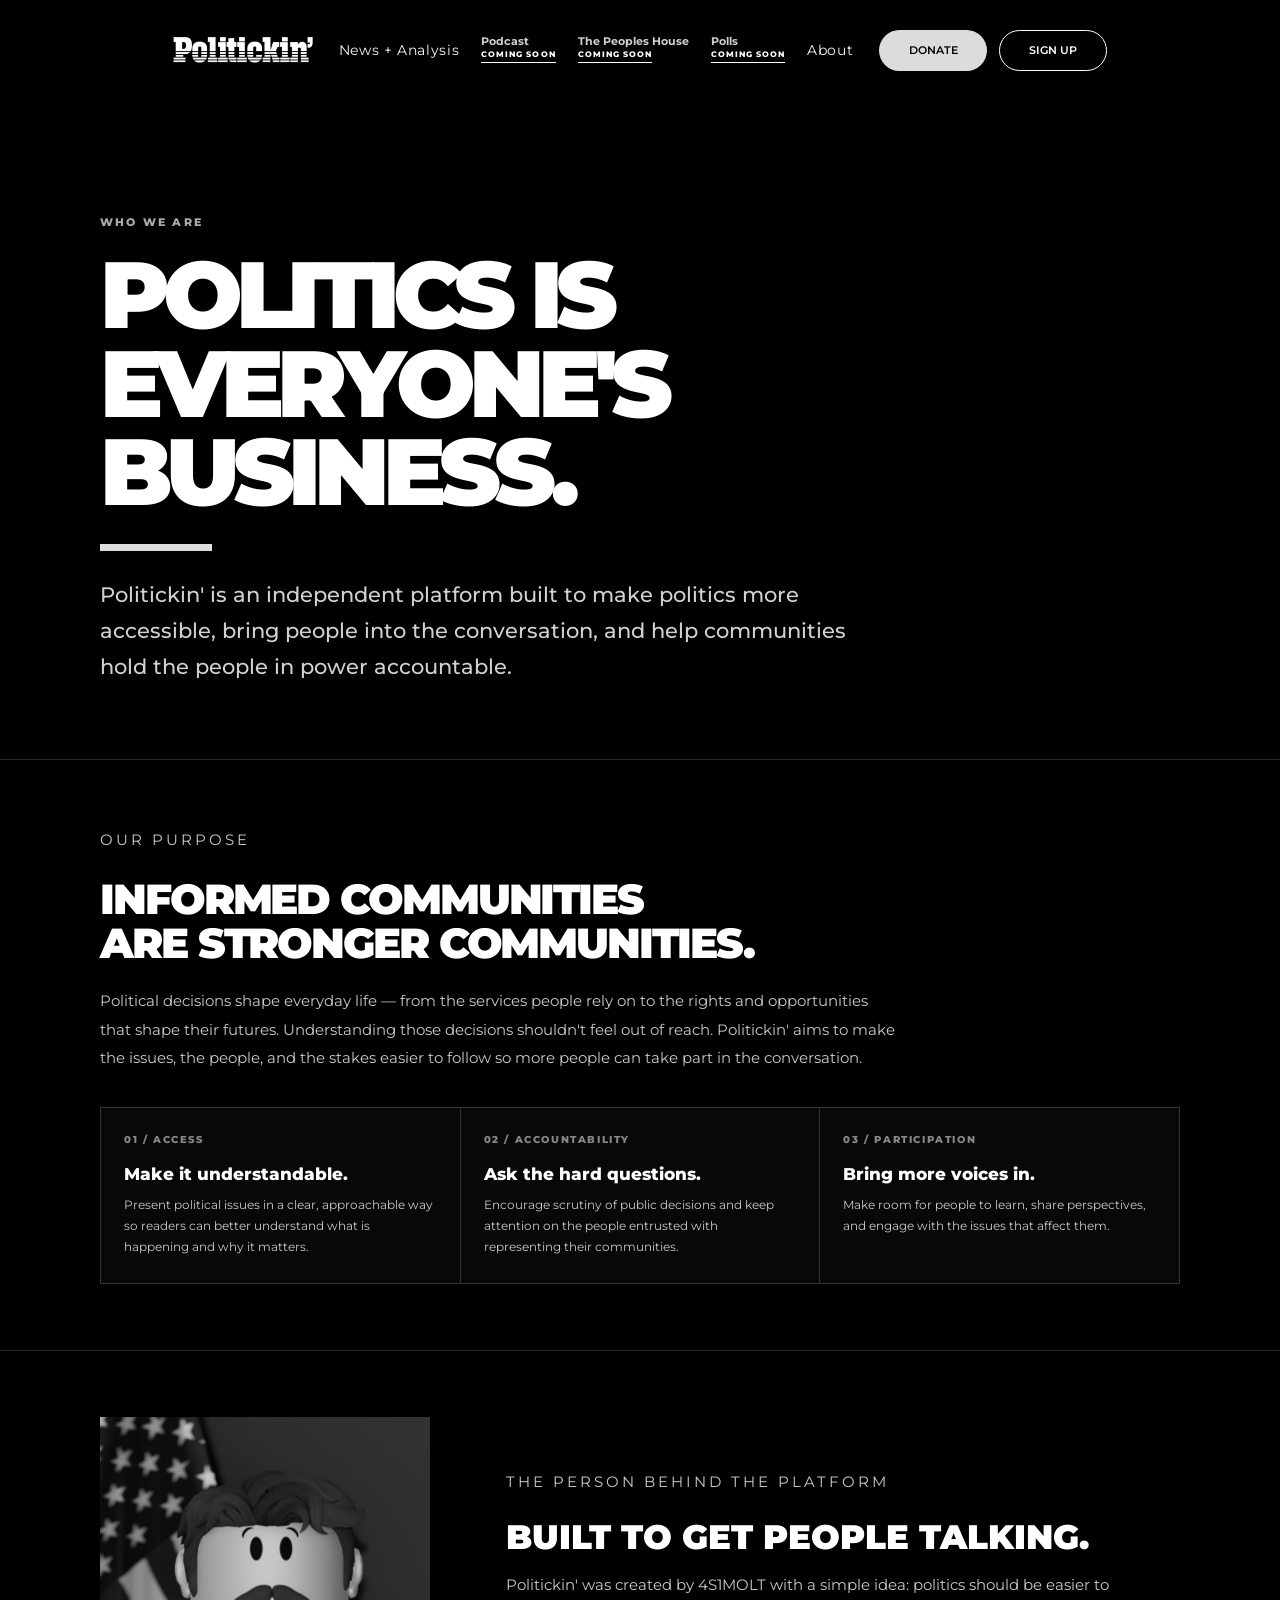
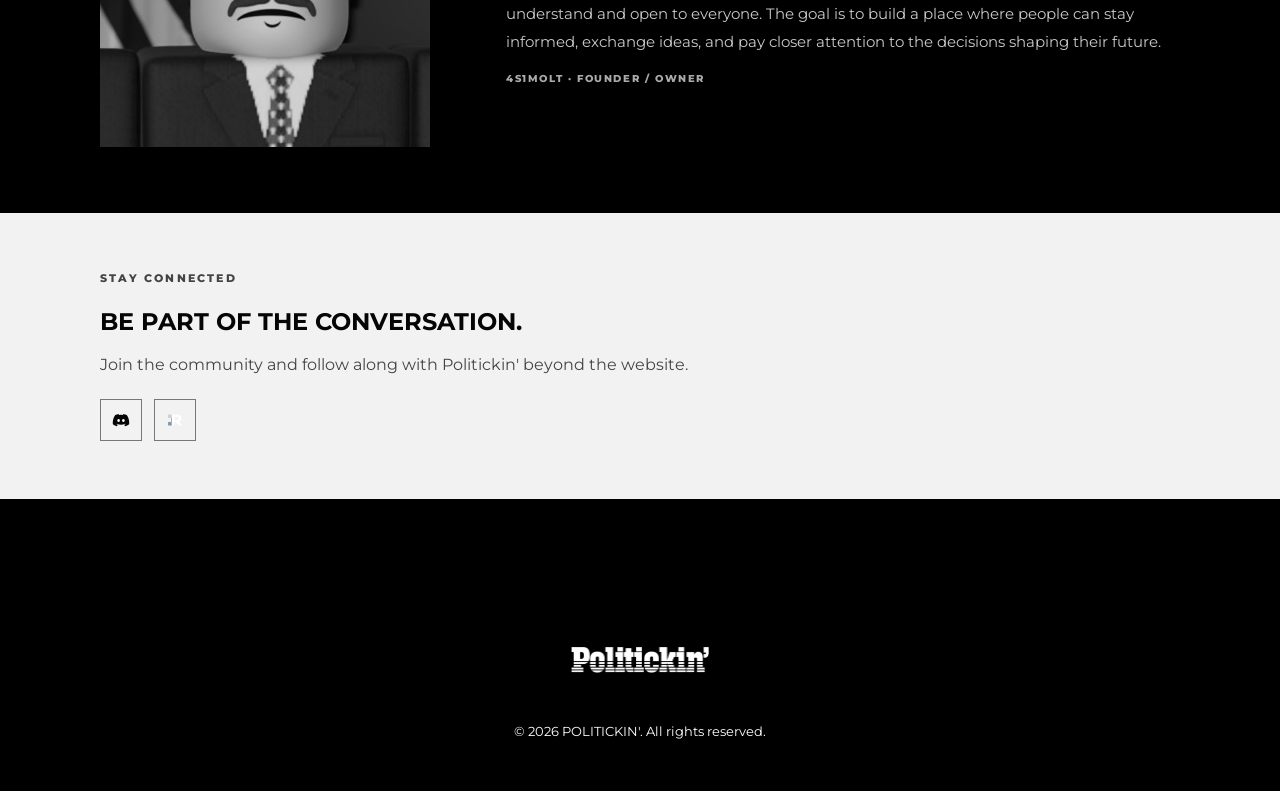
==== about.html @ 4ff82354 "Create standalone About page" ====
<!doctype html>
<html lang="en">
<head>
  <meta charset="utf-8" />
  <meta name="viewport" content="width=device-width, initial-scale=1" />
  <meta name="theme-color" content="#050505" />
  <meta name="description" content="Learn about Politickin', our mission, and the people behind the platform." />
  <title>About | Politickin'</title>
  <link rel="preconnect" href="https://fonts.googleapis.com" />
  <link rel="preconnect" href="https://fonts.gstatic.com" crossorigin />
  <link href="https://fonts.googleapis.com/css2?family=Montserrat:wght@400;500;600;700;800;900&display=swap" rel="stylesheet" />
  <link rel="stylesheet" href="./styles.css" />
  <style>
    .about-page{background:#000;color:#fff}
    .about-hero{padding:clamp(64px,9vw,124px) 28px 54px;background:#000}
    .about-inner{width:min(1080px,calc(100% - 44px));margin:0 auto}
    .about-kicker{font:800 11px 'Montserrat',sans-serif;letter-spacing:.2em;color:#aaa;margin:0 0 22px}
    .about-hero h1{max-width:950px;margin:0;color:#fff;font:900 clamp(46px,8vw,94px)/.94 'Montserrat',sans-serif;letter-spacing:-.075em}
    .about-rule{width:7em;height:7px;background:#ddd;margin:28px 0 26px}
    .about-lede{max-width:760px;color:#d1d1d1;font:500 clamp(17px,2vw,21px)/1.7 'Montserrat',sans-serif}
    .about-section{padding:66px 0;border-top:1px solid #292929}
    .about-section h2{margin:0 0 22px;font:900 clamp(27px,4vw,42px)/1.05 'Montserrat',sans-serif;letter-spacing:-.05em}
    .about-section p{max-width:800px;color:#c9c9c9;font:400 15px/1.9 'Montserrat',sans-serif}
    .about-values{display:grid;grid-template-columns:repeat(3,minmax(0,1fr));gap:1px;background:#333;border:1px solid #333;margin-top:34px}
    .about-value{background:#080808;padding:25px 23px;min-height:175px}
    .about-value span{display:block;color:#888;font:800 10px 'Montserrat',sans-serif;letter-spacing:.16em;margin-bottom:18px}
    .about-value h3{margin:0 0 10px;font:800 17px 'Montserrat',sans-serif}
    .about-value p{font-size:12px;line-height:1.75;margin:0}
    .about-founder{display:grid;grid-template-columns:minmax(220px,330px) 1fr;gap:clamp(28px,6vw,76px);align-items:center}
    .about-founder img{width:100%;height:330px;object-fit:cover;object-position:center 30%;filter:grayscale(1)}
    .about-founder .founder-label{font:800 10px 'Montserrat',sans-serif;letter-spacing:.16em;color:#aaa}
    .about-founder h3{font:900 clamp(25px,3vw,34px)/1.1 'Montserrat',sans-serif;margin:10px 0}
    .about-connect{background:#f2f2f2;color:#050505;padding:58px 0}
    .about-connect h2{color:#050505}
    .about-connect p{color:#444}
    .nav-social{display:flex;align-items:center;gap:12px;margin-top:25px}
    .nav-social a{width:42px;height:42px;display:grid;place-items:center;border:1px solid #777;color:#050505;text-decoration:none;transition:background .2s,color .2s,border-color .2s}
    .nav-social a:hover{background:#050505;color:#fff;border-color:#050505}
    .nav-social img{width:18px;height:18px;object-fit:contain;display:block}
    @media(max-width:700px){.about-values{grid-template-columns:1fr}.about-value{min-height:0}.about-founder{grid-template-columns:1fr}.about-founder img{max-width:330px;height:300px}.about-hero{padding-top:58px}}
  </style>
</head>
<body class="about-page">
<header class="site-header">
  <a class="wordmark" href="./index.html" aria-label="Politickin home"><img class="header-logo" src="./Politickin%27%20WHITE.png" alt="Politickin’" /></a>
  <button class="menu-toggle" aria-label="Open navigation" aria-expanded="false"><span></span><span></span><span></span></button>
  <nav class="main-nav" aria-label="Main navigation">
    <div class="nav-dropdown"><a class="nav-link" href="./news-analysis.html" aria-haspopup="true" aria-expanded="false">News + Analysis</a><div class="nav-dropdown-menu"><a href="./submit-op-ed.html">Submit an Op-Ed</a></div></div>
    <span class="nav-link nav-coming-soon"><span class="nav-coming-title">Podcast</span><span class="nav-coming-label">COMING SOON</span></span>
    <span class="nav-link nav-coming-soon"><span class="nav-coming-title">The Peoples House</span><span class="nav-coming-label">COMING SOON</span></span>
    <span class="nav-link nav-coming-soon"><span class="nav-coming-title">Polls</span><span class="nav-coming-label">COMING SOON</span></span>
    <a class="nav-link is-active" href="./about.html" aria-current="page">About</a>
  </nav>
  <div class="header-actions"><a class="btn btn-light btn-small" href="./index.html#support">DONATE</a><a class="btn btn-outline btn-small" href="./writer-portal.html">SIGN UP</a></div>
</header>
<main>
  <section class="about-hero">
    <div class="about-inner">
      <p class="about-kicker">WHO WE ARE</p>
      <h1>POLITICS IS<br/>EVERYONE'S BUSINESS.</h1>
      <div class="about-rule" aria-hidden="true"></div>
      <p class="about-lede">Politickin' is an independent platform built to make politics more accessible, bring people into the conversation, and help communities hold the people in power accountable.</p>
    </div>
  </section>
  <section class="about-section">
    <div class="about-inner">
      <p class="about-kicker">OUR PURPOSE</p>
      <h2>INFORMED COMMUNITIES<br/>ARE STRONGER COMMUNITIES.</h2>
      <p>Political decisions shape everyday life — from the services people rely on to the rights and opportunities that shape their futures. Understanding those decisions shouldn't feel out of reach. Politickin' aims to make the issues, the people, and the stakes easier to follow so more people can take part in the conversation.</p>
      <div class="about-values">
        <article class="about-value"><span>01 / ACCESS</span><h3>Make it understandable.</h3><p>Present political issues in a clear, approachable way so readers can better understand what is happening and why it matters.</p></article>
        <article class="about-value"><span>02 / ACCOUNTABILITY</span><h3>Ask the hard questions.</h3><p>Encourage scrutiny of public decisions and keep attention on the people entrusted with representing their communities.</p></article>
        <article class="about-value"><span>03 / PARTICIPATION</span><h3>Bring more voices in.</h3><p>Make room for people to learn, share perspectives, and engage with the issues that affect them.</p></article>
      </div>
    </div>
  </section>
  <section class="about-section">
    <div class="about-inner about-founder">
      <img src="./0H8kqzoh_400x400.jpg" alt="Portrait of Politickin' founder 4S1MOLT" />
      <div>
        <p class="about-kicker">THE PERSON BEHIND THE PLATFORM</p>
        <h3>BUILT TO GET PEOPLE TALKING.</h3>
        <p>Politickin' was created by 4S1MOLT with a simple idea: politics should be easier to understand and open to everyone. The goal is to build a place where people can stay informed, exchange ideas, and pay closer attention to the decisions shaping their future.</p>
        <p class="founder-label">4S1MOLT · FOUNDER / OWNER</p>
      </div>
    </div>
  </section>
  <section class="about-connect">
    <div class="about-inner">
      <p class="about-kicker">STAY CONNECTED</p>
      <h2>BE PART OF THE CONVERSATION.</h2>
      <p>Join the community and follow along with Politickin' beyond the website.</p>
      <div class="nav-social" aria-label="Social links">
        <a href="https://discord.gg/9B9HCPXgNg" aria-label="Discord" target="_blank" rel="noopener noreferrer">
          <svg viewBox="0 0 24 24" width="18" height="18" fill="currentColor" aria-hidden="true"><path d="M19.7 5.3A18.5 18.5 0 0 0 15.2 4l-.6 1.2a17 17 0 0 0-5.2 0L8.8 4a18.5 18.5 0 0 0-4.5 1.3C1.5 9.5.7 13.6 1.1 17.6a18.2 18.2 0 0 0 5.5 2.8l1.2-2a11.8 11.8 0 0 1-1.9-.9l.5-.4a13.2 13.2 0 0 0 11.2 0l.5.4a11.8 11.8 0 0 1-1.9.9l1.2 2a18.2 18.2 0 0 0 5.5-2.8c.5-4.6-.8-8.7-3.2-12.3ZM8.8 14.8c-1 0-1.8-.9-1.8-2s.8-2 1.8-2 1.8.9 1.8 2-.8 2-1.8 2Zm6.4 0c-1 0-1.8-.9-1.8-2s.8-2 1.8-2 1.8.9 1.8 2-.8 2-1.8 2Z"/></svg>
        </a>
        <a href="https://republicrx.app/@AmentAmour" aria-label="RepublicRx" target="_blank" rel="noopener noreferrer"><img src="./REPUBLIC%20LOGO.png" alt=""/></a>
      </div>
    </div>
  </section>
</main>
<footer class="site-footer politickin-footer">
  <div class="footer-centered">
    <a class="footer-logo" href="./index.html" aria-label="Politickin' home"><img src="./Politickin%27%20WHITE.png" alt="Politickin'"/></a>
    <div class="footer-legal"><p>© 2026 POLITICKIN'. All rights reserved.</p></div>
  </div>
</footer>
<div class="toast" role="status" aria-live="polite"></div>
<script src="./script.js"></script>
</body>
</html>
---- styles.css ----
:root{--black:#050505;--white:#fff;--muted:#a5a5a5;--line:#303030;--panel:#171717;--accent:#dcdcdc;--font:'DM Sans',system-ui,sans-serif;--display:'Space Grotesk','DM Sans',sans-serif}*{box-sizing:border-box}html{scroll-behavior:smooth;scroll-padding-top:90px}body{margin:0;background:var(--black);color:var(--white);font-family:var(--font);-webkit-font-smoothing:antialiased}a{color:inherit;text-decoration:none}img{display:block;width:100%;height:100%;object-fit:cover}button,input{font:inherit}.section-shell{width:min(1240px,calc(100% - 80px));margin-inline:auto}.site-header{height:120px;width:min(100%,1600px);margin-inline:auto;padding:0 32px;display:flex;align-items:center;justify-content:space-between;gap:27px;background:#000;border-bottom:0;position:sticky;top:0;z-index:20}.wordmark{font-family:var(--font);font-weight:900;font-size:27px;letter-spacing:-.065em;line-height:1;white-space:nowrap;color:#fff;flex:0 0 auto}.main-nav{display:flex;align-items:center;justify-content:space-between;flex:1;gap:20px}.main-nav a{font-size:20px;font-weight:500;color:#f5f5f5;white-space:nowrap;letter-spacing:-.035em;transition:color .2s}.header-actions{display:flex;gap:25px;align-items:center;flex:0 0 auto}.btn-small{min-height:56px;min-width:150px;padding:0 28px;font-size:15px;letter-spacing:-.01em;border-radius:999px}.btn-light{background:#ffeb18;color:#000}.btn-light:hover{background:#fff}.btn-outline{border:2px solid #fff;color:#fff;background:transparent}.btn-outline:hover{background:#fff;color:#050505}.wordmark{font-family:var(--display);font-weight:700;font-size:31px;letter-spacing:-.09em;line-height:1;white-space:nowrap}.wordmark-period{color:var(--accent)}.main-nav{display:flex;align-items:center;gap:clamp(12px,1.7vw,26px)}.main-nav a{font-size:11px;font-weight:700;color:#d0d0d0;white-space:nowrap;transition:color .2s}.main-nav a:hover,.footer-col a:hover{color:var(--accent)}.header-actions{display:flex;gap:9px;align-items:center}.btn{display:inline-flex;justify-content:center;align-items:center;gap:17px;min-height:48px;padding:0 22px;border:1px solid transparent;border-radius:2px;font-size:10px;font-weight:900;letter-spacing:.08em;transition:background .2s,color .2s,border-color .2s,transform .2s;cursor:pointer}.btn:hover{transform:translateY(-2px)}.btn-light{background:var(--accent);color:#050505}.btn-light:hover{background:#fff}.btn-outline{border-color:#eee;color:#fff;background:transparent}.btn-outline:hover{background:#fff;color:#050505}.btn-small{min-height:36px;padding:0 16px;font-size:9px}.menu-toggle{display:none;background:none;border:0;padding:8px}.menu-toggle span{display:block;width:23px;height:2px;background:white;margin:5px}.hero{padding-top:49px;padding-bottom:76px}.section-kicker,.eyebrow{font-size:9px;font-weight:900;letter-spacing:.17em;color:#bdbdbd}.section-kicker{display:flex;align-items:center;gap:10px;margin-bottom:20px}.live-dot{width:7px;height:7px;border-radius:50%;background:var(--accent);box-shadow:0 0 12px #dcdcdc88}.hero-grid{display:grid;grid-template-columns:minmax(0,1.65fr) minmax(310px,.85fr);gap:48px}.image-link{display:block;position:relative;overflow:hidden;background:#222}.lead-image{height:420px}.lead-image img,.side-thumb img,.article-photo img,.portrait img{transition:transform .65s cubic-bezier(.2,.7,.2,1),filter .4s}.image-link:hover img,.side-thumb:hover img,.article-photo:hover img,.series-card:hover img{transform:scale(1.045)}.image-tag{position:absolute;left:17px;bottom:17px;background:var(--accent);color:#050505;padding:9px 12px;font-size:9px;font-weight:900;letter-spacing:.12em}.story-meta{display:flex;gap:9px;align-items:center;font-size:9px;letter-spacing:.12em;font-weight:800;color:#aaa}.lead-story>.story-meta{margin-top:22px}.lead-story h1{font-family:var(--display);font-size:clamp(36px,5.1vw,68px);line-height:.99;letter-spacing:-.065em;margin:17px 0 14px;max-width:780px;font-weight:700}.lead-deck{font-size:14px;line-height:1.65;color:#bdbdbd;max-width:660px;margin:0 0 21px}.text-link,.read-more{font-size:9px;letter-spacing:.13em;font-weight:900;display:inline-flex;gap:13px;align-items:center;border-bottom:1px solid #777;padding-bottom:8px}.text-link span,.read-more{color:var(--accent)}.side-stories{padding-top:2px}.side-heading{display:flex;gap:14px;align-items:center;font-size:9px;font-weight:900;letter-spacing:.15em;margin-bottom:18px}.side-heading-line{height:1px;background:#414141;flex:1}.side-story{display:grid;grid-template-columns:116px 1fr;gap:17px;padding:17px 0;border-top:1px solid #333}.side-thumb{height:103px;overflow:hidden;background:#222}.side-story .story-meta{font-size:8px;letter-spacing:.08em}.side-story h2{font-family:var(--display);font-size:16px;line-height:1.18;letter-spacing:-.035em;margin:8px 0}.side-date{font-size:8px;letter-spacing:.12em;color:#777;font-weight:800;margin:0}.all-stories{display:flex;justify-content:space-between;border-top:1px solid #333;padding-top:17px;font-size:9px;font-weight:900;letter-spacing:.13em;color:#ddd}.all-stories span{color:var(--accent)}.network-section{background:#111;border-top:1px solid #292929;border-bottom:1px solid #292929;padding:82px 0}.network-wrap{display:grid;grid-template-columns:1.2fr .8fr;align-items:center;gap:70px}.network-visual{min-width:0}.network-visual .section-kicker{margin-bottom:16px}.us-map{width:100%;height:auto;overflow:visible}.map-shape{fill:url(#mapFill);stroke:#777;stroke-width:1.2}.state-line{fill:none;stroke:#525252;stroke-width:1;opacity:.75}.map-pins circle{fill:var(--accent);stroke:#111;stroke-width:3}.map-labels{fill:#f5f5f5;font-size:9px;font-weight:900;letter-spacing:1px}.map-lines{fill:none;stroke:var(--accent);stroke-width:1.3;opacity:.8}.map-caption{display:flex;align-items:center;gap:9px;font-size:8px;font-weight:800;letter-spacing:.14em;color:#888}.map-legend{width:7px;height:7px;background:var(--accent);border-radius:50%}.network-copy{padding:12px 0}.network-copy .eyebrow{color:var(--accent)}.network-copy h2{font-family:var(--display);font-size:clamp(39px,5vw,64px);line-height:.96;letter-spacing:-.07em;margin:17px 0 24px}.network-copy h2 span{color:var(--accent)}.network-copy p{font-size:14px;line-height:1.75;color:#c0c0c0;margin:0 0 16px}.network-copy .network-small{font-size:12px;color:#888;margin-bottom:27px}.network-copy .btn{font-size:9px;padding:0 17px}.local-strip{padding-top:54px;padding-bottom:62px}.local-strip-head,.series-top{display:flex;align-items:end;justify-content:space-between}.local-strip h2,.series-top h2{font-family:var(--display);font-size:29px;letter-spacing:-.055em;margin:7px 0 0}.local-strip-head .text-link{margin-bottom:4px}.local-logos{display:grid;grid-template-columns:repeat(6,1fr);gap:10px;margin-top:27px}.local-logos a{border:1px solid #303030;background:#101010;min-height:76px;display:flex;flex-direction:column;align-items:center;justify-content:center;font-family:var(--display);font-size:14px;letter-spacing:-.04em;transition:border-color .2s,background .2s}.local-logos a:hover{border-color:#aaa;background:#1b1b1b}.local-logos b{font-weight:700;color:var(--accent)}.national-section{padding-top:73px;padding-bottom:83px}.section-title{text-align:center;max-width:650px;margin:0 auto 36px}.section-title .eyebrow{color:var(--accent)}.section-title h2{font-family:var(--display);font-size:clamp(32px,4vw,48px);letter-spacing:-.065em;margin:10px 0}.section-title h2 span{color:var(--accent)}.section-title p{font-size:13px;color:#aaa;line-height:1.6;margin:0}.article-row{display:grid;grid-template-columns:1fr 265px;gap:35px;align-items:center;border-top:1px solid #303030;padding:24px 0}.article-row:last-child{border-bottom:1px solid #303030}.article-info .story-meta{font-size:8px}.article-info h3{font-family:var(--display);font-size:clamp(21px,2.4vw,29px);line-height:1.1;letter-spacing:-.045em;max-width:720px;margin:11px 0}.article-info p{font-size:12px;line-height:1.6;color:#999;margin:0 0 13px;max-width:650px}.read-more{border:0;padding:0;font-size:8px}.article-photo{height:154px;overflow:hidden;background:#222}.browse-btn{display:flex;width:max-content;margin:31px auto 0}.series-section{background:#111;border-top:1px solid #292929;border-bottom:1px solid #292929;padding:72px 0 78px}.series-top h2{font-size:clamp(30px,4vw,44px);margin-top:8px}.series-top h2 span{color:var(--accent)}.series-top .text-link{margin-bottom:6px}.series-grid{display:grid;grid-template-columns:repeat(4,1fr);gap:17px;margin-top:32px}.series-card{min-width:0}.portrait{height:310px;position:relative;overflow:hidden;background:#292929;filter:grayscale(1)}.portrait img{filter:grayscale(1);object-position:center 30%}.portrait-index{position:absolute;bottom:13px;left:14px;font-family:var(--display);font-size:11px;font-weight:700;background:var(--accent);color:#050505;padding:6px 8px}.series-name{font-family:var(--display);font-size:13px;font-weight:700;letter-spacing:-.02em;margin-top:15px}.series-show{display:flex;justify-content:space-between;align-items:center;font-size:9px;font-weight:900;letter-spacing:.13em;color:#aaa;margin-top:6px}.series-show span{color:var(--accent)}.newsletter-section{padding-top:75px;padding-bottom:78px;display:grid;grid-template-columns:100px 1fr 1fr;gap:40px;align-items:center}.newsletter-mark{width:88px;height:88px;border:1px solid #5a5a5a;display:grid;place-items:center;font-family:var(--display);font-size:57px;font-weight:700;letter-spacing:-.12em}.newsletter-mark span{color:var(--accent)}.newsletter-copy .eyebrow{color:var(--accent)}.newsletter-copy h2{font-family:var(--display);font-size:clamp(27px,3vw,38px);line-height:.98;letter-spacing:-.06em;margin:11px 0}.newsletter-copy p{font-size:12px;line-height:1.6;color:#999;max-width:390px;margin:0}.newsletter-form label{font-size:8px;letter-spacing:.14em;font-weight:900;color:#aaa}.email-row{display:flex;gap:8px;margin-top:9px}.email-row input{height:48px;min-width:0;flex:1;background:#141414;border:1px solid #444;padding:0 14px;color:#fff;outline:none;font-size:12px}.email-row input:focus{border-color:var(--accent)}.email-row .btn{white-space:nowrap}.form-note,.form-status{font-size:9px;line-height:1.5;color:#777;margin:9px 0 0}.form-status{color:var(--accent);min-height:14px}.site-footer{background:#111;border-top:1px solid #333;padding:54px 0 0}.footer-main{display:grid;grid-template-columns:1.7fr 1fr 1fr 1fr;gap:35px;padding-bottom:49px}.footer-brand p{font-size:12px;line-height:1.6;color:#888;margin:17px 0}.social-links{display:flex;gap:8px}.social-links a{width:30px;height:30px;border:1px solid #555;display:grid;place-items:center;font-size:8px;font-weight:900;transition:background .2s,color .2s}.social-links a:hover{background:var(--accent);color:#050505}.footer-col{display:flex;flex-direction:column;gap:12px}.footer-col h3{font-size:9px;letter-spacing:.15em;margin:4px 0 7px}.footer-col a{font-size:11px;color:#999;transition:color .2s}.footer-bottom{border-top:1px solid #333;min-height:53px;display:flex;justify-content:space-between;align-items:center;gap:20px;font-size:8px;font-weight:800;letter-spacing:.12em;color:#777}.footer-bottom a{color:#ddd}.toast{position:fixed;bottom:22px;left:50%;transform:translate(-50%,20px);opacity:0;pointer-events:none;background:var(--accent);color:#050505;padding:12px 18px;font-size:11px;font-weight:800;z-index:50;transition:opacity .25s,transform .25s}.toast.show{opacity:1;transform:translate(-50%,0)}@media(max-width:1450px){.site-header{padding-inline:32px;gap:20px}.main-nav{gap:15px}.main-nav a{font-size:15px}.header-actions{gap:12px}.btn-small{min-width:120px;min-height:48px;font-size:12px}}@media(max-width:1100px){.site-header{padding-inline:26px}.main-nav{gap:12px}.main-nav a{font-size:12px}.section-shell{width:calc(100% - 52px)}.hero-grid{gap:30px}.lead-image{height:370px}.network-wrap{gap:35px}.portrait{height:260px}}@media(max-width:850px){.site-header{height:72px;padding-inline:25px}.menu-toggle{display:block;margin-left:auto;cursor:pointer}.header-actions{display:none}.main-nav{display:none;position:absolute;top:71px;left:0;right:0;background:#080808;border-bottom:1px solid #333;padding:18px 25px 24px;flex-direction:column;align-items:stretch;gap:0}.main-nav.open{display:flex}.main-nav a{font-size:13px;padding:13px 0;border-bottom:1px solid #222}.hero-grid{grid-template-columns:1fr}.lead-image{height:420px}.side-stories{display:grid;grid-template-columns:1fr 1fr;column-gap:22px}.side-heading,.all-stories{grid-column:1/-1}.side-story{grid-template-columns:100px 1fr}.network-wrap{grid-template-columns:1fr;gap:28px}.network-visual{max-width:680px;margin:auto}.network-copy{max-width:650px}.local-logos{grid-template-columns:repeat(3,1fr)}.series-grid{grid-template-columns:repeat(2,1fr);gap:28px 17px}.portrait{height:340px}.newsletter-section{grid-template-columns:80px 1fr;gap:25px}.newsletter-form{grid-column:2}.footer-main{grid-template-columns:1.5fr 1fr 1fr;row-gap:35px}.footer-col:last-child{grid-column:2}}@media(max-width:560px){.section-shell{width:calc(100% - 36px)}.site-header{height:65px;padding-inline:18px}.wordmark{font-size:28px}.main-nav{top:64px;padding-inline:18px}.hero{padding-top:34px;padding-bottom:54px}.lead-image{height:260px}.lead-story h1{font-size:40px}.lead-deck{font-size:13px}.side-stories{display:block}.side-story{grid-template-columns:105px 1fr;gap:13px}.side-thumb{height:94px}.side-story h2{font-size:15px}.network-section{padding:54px 0}.network-wrap{gap:15px}.network-copy h2{font-size:43px}.network-copy .btn{width:100%;font-size:8px;padding-inline:10px}.map-labels{font-size:10px}.local-strip{padding-top:42px;padding-bottom:46px}.local-strip-head,.series-top{align-items:start;gap:20px;flex-direction:column}.local-strip h2{font-size:25px}.local-strip-head .text-link{margin-top:0}.local-logos{grid-template-columns:repeat(2,1fr);gap:7px}.local-logos a{min-height:66px}.national-section{padding-top:54px;padding-bottom:58px}.section-title{margin-bottom:25px}.section-title h2{font-size:34px}.article-row{grid-template-columns:1fr 112px;gap:13px;padding:18px 0}.article-info h3{font-size:19px}.article-info p{font-size:10px;line-height:1.45}.article-photo{height:105px}.article-info .story-meta{font-size:7px;gap:5px}.browse-btn{width:100%;font-size:8px}.series-section{padding:54px 0}.series-top h2{font-size:31px}.series-top .text-link{margin-top:0}.series-grid{gap:24px 11px;margin-top:24px}.portrait{height:220px}.series-name{font-size:11px}.series-show{font-size:8px;letter-spacing:.08em}.newsletter-section{padding-top:55px;padding-bottom:58px;grid-template-columns:1fr;gap:20px}.newsletter-mark{width:60px;height:60px;font-size:40px}.newsletter-copy h2{font-size:32px}.newsletter-form{grid-column:auto}.email-row{flex-direction:column}.email-row .btn{width:100%}.footer-main{grid-template-columns:1fr 1fr;gap:30px 20px}.footer-brand{grid-column:1/-1}.footer-col:last-child{grid-column:auto}.footer-bottom{padding:15px 0;flex-wrap:wrap;justify-content:flex-start;font-size:7px;gap:10px 18px}.footer-bottom span:nth-child(2){display:none}}@media(prefers-reduced-motion:reduce){*,*::before,*::after{scroll-behavior:auto!important;transition:none!important;animation:none!important}}

/* Light editorial page with deliberate dark network bands */
body{background:#fff;color:#080808}
.site-header{background:#000}
.hero,.national-section,.series-section,.newsletter-section{background:#fff;color:#080808}
.hero .section-kicker,.hero .eyebrow,.national-section .eyebrow,.series-section .eyebrow,.newsletter-section .eyebrow{color:#555}
.hero .story-meta,.national-section .story-meta{color:#666}
.lead-deck,.side-story .story-meta,.article-info p,.section-title p,.newsletter-copy p{color:#666}
.side-heading{color:#111}
.side-heading-line,.side-story,.article-row{border-color:#d8d8d8}
.side-heading-line{background:#ccc}
.side-date{color:#777}
.all-stories{color:#111;border-color:#d8d8d8}
.text-link,.read-more{color:#111;border-color:#777}
.text-link span,.read-more{color:#111}
.network-section,.local-strip{background:#050505;color:#fff;border-color:#242424}
.network-section .section-kicker,.network-section .eyebrow,.local-strip .eyebrow{color:#c9c9c9}
.local-strip .text-link,.local-strip .text-link span{color:#fff}
.local-logos a{background:#151515;border-color:#383838;color:#fff}
.local-logos a:hover{background:#222;border-color:#aaa}
.national-section .section-title h2,.national-section .article-info h3,.series-section h2,.series-name{color:#080808}
.national-section .article-row{border-color:#d7d7d7}
.national-section .article-info .story-meta{color:#777}
.national-section .article-info p{color:#666}
.national-section .read-more{color:#111}
.national-section .browse-btn{border-color:#111;color:#111}
.national-section .browse-btn:hover{background:#111;color:#fff}
.series-section{border-color:#e5e5e5}
.series-section .series-show{color:#666}
.newsletter-section .newsletter-mark{border-color:#aaa;color:#111}
.newsletter-form label{color:#444}
.email-row input{background:#f5f5f5;border-color:#ccc;color:#111}
.form-note,.form-status{color:#666}
.site-footer{background:#f4f4f4;color:#111;border-color:#ddd}
.footer-brand p,.footer-col a{color:#666}
.footer-col h3{color:#111}
.footer-col a:hover{color:#000}
.social-links a{border-color:#999;color:#111}
.footer-bottom{border-color:#ddd;color:#666}
.footer-bottom a{color:#111}
@media(max-width:850px){.main-nav{background:#080808}}

/* Screenshot-matched Courier top fold */
.site-header{height:66px;width:100%;max-width:none;padding:0 max(24px,calc((100% - 820px)/2));gap:14px;justify-content:space-between;background:#000}
.site-header .wordmark{font-family:var(--font);font-size:16px;font-weight:900;letter-spacing:-.07em;flex:0 0 auto}
.site-header .main-nav{display:flex;align-items:center;justify-content:flex-start;flex:0 1 auto;gap:24px;margin:0 8px}
.site-header .main-nav a{font-size:11px;font-weight:500;letter-spacing:-.025em;color:#f5f5f5}
.site-header .header-actions{gap:14px}
.site-header .btn-small{min-width:81px;min-height:31px;padding:0 17px;font-size:9px;letter-spacing:0}
.site-header .btn-light{background:#ffeb18;color:#000;border-radius:999px}
.site-header .btn-outline{border:1.5px solid #fff;border-radius:999px;background:transparent;color:#fff}
.hero.section-shell{width:min(684px,calc(100% - 36px));padding-top:40px;padding-bottom:64px}
.hero-grid{grid-template-columns:minmax(0,3.25fr) minmax(0,1fr);gap:13px;align-items:start}
.lead-image{height:auto;aspect-ratio:1.555}
.lead-story>.story-meta{margin-top:7px;color:#111;font-size:8px;letter-spacing:.13em}
.lead-story h1{font-family:var(--font);font-size:21px;line-height:1.02;letter-spacing:-.055em;font-weight:900;color:#111;margin:7px 0 6px;max-width:none}
.lead-story h1 a{color:inherit}
.lead-deck{font-size:11px;line-height:1.45;color:#222;margin:0;max-width:none}
.side-stories{padding:0;display:flex;flex-direction:column;gap:22px}
.side-story{display:flex;flex-direction:column;gap:6px;padding:0;border:0}
.side-thumb{display:block;width:100%;height:auto;aspect-ratio:1.55;overflow:hidden}
.side-story .story-meta{font-size:8px;letter-spacing:.12em;color:#111}
.side-story h2{font-family:var(--font);font-size:13px;line-height:1.04;letter-spacing:-.045em;font-weight:900;color:#111;margin:8px 0 0}
.side-story h2 a{color:inherit}
.side-deck{font-size:10px;color:#333;margin:7px 0 0}
@media(max-width:850px){
 .site-header{height:66px;padding:0 22px}
 .site-header .main-nav{display:none;position:absolute;top:66px;left:0;right:0;background:#080808;padding:16px 22px;flex-direction:column;align-items:stretch;gap:0;margin:0}
 .site-header .main-nav.open{display:flex}
 .site-header .main-nav a{font-size:13px;padding:12px 0;border-bottom:1px solid #222}
 .site-header .header-actions{display:flex}
 .site-header .btn-small{min-width:72px;min-height:30px}
 .hero.section-shell{padding-top:30px}
}
@media(max-width:560px){
 .site-header{padding:0 16px}
 .site-header .wordmark{font-size:19px}
 .site-header .header-actions{gap:7px}
 .site-header .btn-small{min-width:64px;padding:0 11px;font-size:8px}
 .hero-grid{grid-template-columns:1fr;gap:22px}
 .lead-image{aspect-ratio:1.45}
 .lead-story h1{font-size:clamp(24px,7vw,34px)}
 .side-stories{display:grid;grid-template-columns:1fr 1fr;gap:12px}
 .side-story{min-width:0}
 .side-story h2{font-size:12px}
}


/* Medium-scale header and larger editorial content */
.site-header{height:84px;padding:0 max(28px,calc((100% - 1160px)/2));gap:20px}
.site-header .wordmark{font-size:22px}
.site-header .main-nav{gap:24px;margin:0 8px}
.site-header .main-nav a{font-size:14px}
.site-header .header-actions{gap:16px}
.site-header .btn-small{min-width:108px;min-height:41px;padding:0 21px;font-size:11px}
.hero.section-shell{width:min(900px,calc(100% - 48px));padding-top:48px;padding-bottom:76px}
.hero-grid{grid-template-columns:minmax(0,3.2fr) minmax(0,1fr);gap:18px}
.lead-story>.story-meta{margin-top:9px;font-size:9px}
.lead-story h1{font-size:29px;line-height:1.04;margin:9px 0 8px}
.lead-deck{font-size:14px;line-height:1.5}
.side-stories{gap:26px}
.side-story{gap:8px}
.side-story .story-meta{font-size:9px}
.side-story h2{font-size:16px;line-height:1.08;margin-top:8px}
.side-deck{font-size:12px;margin-top:8px}
@media(max-width:850px){
 .site-header{height:76px;padding:0 24px}
 .site-header .wordmark{font-size:21px}
 .site-header .main-nav{top:76px}
 .site-header .btn-small{min-width:88px;min-height:37px;font-size:10px}
 .hero.section-shell{width:calc(100% - 40px);padding-top:36px}
 .lead-story h1{font-size:26px}
 .lead-deck{font-size:13px}
 .side-story h2{font-size:14px}
}
@media(max-width:560px){
 .site-header{height:68px;padding:0 16px}
 .site-header .wordmark{font-size:20px}
 .site-header .main-nav{top:68px}
 .site-header .header-actions{gap:7px}
 .site-header .btn-small{min-width:68px;min-height:32px;padding:0 12px;font-size:9px}
 .hero.section-shell{width:calc(100% - 32px);padding-top:26px}
 .hero-grid{grid-template-columns:1fr;gap:22px}
 .lead-image{aspect-ratio:1.5}
 .lead-story>.story-meta{font-size:9px}
 .lead-story h1{font-size:clamp(27px,7.5vw,35px);line-height:1.03}
 .lead-deck{font-size:14px}
 .side-stories{grid-template-columns:1fr 1fr;gap:14px}
 .side-story h2{font-size:13px;line-height:1.08}
 .side-story .story-meta{font-size:8px}
}


/* Larger, more prominent story presentation */
.hero.section-shell{width:min(1080px,calc(100% - 56px))}
.hero-grid{grid-template-columns:minmax(0,3.15fr) minmax(0,1fr);gap:24px}
.lead-image{aspect-ratio:1.58}
.lead-story>.story-meta{font-size:10px}
.lead-story h1{font-size:clamp(32px,3.2vw,40px);line-height:1.03;margin:11px 0 10px}
.lead-deck{font-size:16px;line-height:1.55}
.side-stories{gap:30px}
.side-story .story-meta{font-size:10px}
.side-story h2{font-size:19px;line-height:1.08}
.side-deck{font-size:14px}
.national-section.section-shell{width:min(1080px,calc(100% - 56px))}
.national-section{padding-top:88px;padding-bottom:92px}
.section-title{max-width:780px;margin-bottom:44px}
.section-title h2{font-size:clamp(38px,4.5vw,54px)}
.section-title p{font-size:16px}
.article-row{grid-template-columns:minmax(0,1fr) 320px;gap:42px;padding:32px 0}
.article-info .story-meta{font-size:10px}
.article-info h3{font-size:clamp(26px,2.8vw,36px);line-height:1.08;margin:13px 0}
.article-info p{font-size:15px;line-height:1.65;margin-bottom:16px}
.read-more{font-size:10px}
.article-photo{height:205px}
.series-section .section-shell{width:min(1080px,calc(100% - 56px))}
.series-grid{gap:22px;margin-top:40px}
.portrait{height:360px}
.series-name{font-size:16px}
.series-show{font-size:11px}
@media(max-width:850px){
 .hero.section-shell,.national-section.section-shell,.series-section .section-shell{width:calc(100% - 40px)}
 .hero-grid{gap:18px}
 .lead-story h1{font-size:30px}
 .lead-deck{font-size:14px}
 .side-story h2{font-size:15px}
 .article-row{grid-template-columns:minmax(0,1fr) 220px;gap:22px;padding:25px 0}
 .article-info h3{font-size:25px}
 .article-info p{font-size:13px}
 .article-photo{height:160px}
 .portrait{height:260px}
}
@media(max-width:560px){
 .hero.section-shell,.national-section.section-shell,.series-section .section-shell{width:calc(100% - 32px)}
 .hero-grid{grid-template-columns:1fr;gap:24px}
 .lead-story h1{font-size:clamp(29px,8vw,38px)}
 .lead-deck{font-size:15px}
 .side-stories{grid-template-columns:1fr 1fr;gap:14px}
 .side-story h2{font-size:14px}
 .article-row{grid-template-columns:1fr;gap:13px;padding:22px 0}
 .article-info h3{font-size:25px}
 .article-info p{font-size:14px}
 .article-photo{height:auto;aspect-ratio:1.6;grid-row:1}
 .portrait{height:210px}
 .series-grid{gap:22px 12px}
 .series-name{font-size:13px}
 .series-show{font-size:9px}
}


/* Final header refinements */
.site-header{height:100px;padding-top:0;padding-bottom:0}
.site-header .main-nav a,.site-header .btn-small{font-family:'Montserrat',sans-serif}
.site-header .main-nav a{font-weight:600;letter-spacing:-.035em}
@media(max-width:850px){
 .site-header{height:86px}
 .site-header .main-nav{top:86px}
}
@media(max-width:560px){
 .site-header{height:76px}
 .site-header .main-nav{top:76px}
}


/* Keep the complete header group centered, with tighter spacing between logo, nav, and actions. */
.site-header{justify-content:center;gap:26px;padding-left:24px;padding-right:24px}
.site-header .main-nav{flex:0 1 auto;justify-content:flex-start;gap:22px;margin:0}
.site-header .header-actions{margin-left:0;gap:12px}
@media(max-width:850px){.site-header{justify-content:space-between;gap:14px;padding-inline:25px}.site-header .main-nav{margin:0}}
@media(max-width:560px){.site-header{padding-inline:18px}}


/* Header typography: Montserrat Medium throughout. */
.site-header,.site-header .wordmark,.site-header .main-nav a,.site-header .header-actions,.site-header .btn,.site-header .btn-small{font-family:'Montserrat',sans-serif;font-weight:500}


/* Use the site's light gray accent instead of yellow in header actions. */
.site-header .btn-light{background:#dcdcdc;color:#050505}
.site-header .btn-light:hover{background:#fff}


/* Keep the logo in its display typeface; nav and action buttons use Montserrat Medium. */
.site-header .wordmark{font-family:var(--display);font-weight:700}
.site-header .main-nav a,.site-header .header-actions,.site-header .btn,.site-header .btn-small{font-family:'Montserrat',sans-serif;font-weight:500}


/* Header type weights: navigation Medium, action buttons Semibold. */
.site-header .main-nav a{font-family:'Montserrat',sans-serif;font-weight:500}
.site-header .header-actions,.site-header .btn,.site-header .btn-small{font-family:'Montserrat',sans-serif;font-weight:600}


/* Navigation links: Montserrat Regular. */
.site-header .main-nav a{font-family:'Montserrat',sans-serif;font-weight:400}


/* Navigation tracking: 62% of the current font size (0.62em in CSS). */
.site-header .main-nav a{letter-spacing:0.62em}


/* Navigation links use subtle 0.62px letter spacing. */
.site-header .main-nav a{letter-spacing:0.62px}


/* Action buttons: Montserrat Semibold. */
.site-header .header-actions,.site-header .header-actions .btn,.site-header .header-actions .btn-small{font-family:'Montserrat',sans-serif;font-weight:600}


/* Use the supplied Politickin' white logo in the header. */
.site-header .wordmark{display:flex;align-items:center;flex:0 0 auto}
.site-header .header-logo{display:block;width:clamp(112px,11vw,150px);height:auto;max-height:42px;object-fit:contain}
@media(max-width:560px){.site-header .header-logo{width:112px;max-height:34px}}


/* Refine the header logo to a compact wordmark-sized footprint. */
.site-header .header-logo{width:104px;max-height:30px}
@media(max-width:560px){.site-header .header-logo{width:92px;max-height:27px}}


/* Final header logo sizing and reliable rendering of the repository asset. */
.site-header .wordmark{display:flex;align-items:center;flex:0 0 auto;line-height:0}
.site-header .header-logo{display:block;width:140px;height:auto;max-height:26px;object-fit:contain;object-position:center}
@media(max-width:850px){.site-header .header-logo{width:124px;max-height:24px}}
@media(max-width:560px){.site-header .header-logo{width:112px;max-height:21px}}


/* Give article descriptions a little more room without shrinking the stories too far. */
.national-section .article-row{padding:27px 0;gap:34px}
.national-section .article-info h3{font-size:clamp(24px,2.45vw,32px);line-height:1.1;margin:10px 0 9px}
.national-section .article-info p{font-size:14px;line-height:1.58;margin:0 0 12px}
.national-section .article-photo{height:184px}
@media(max-width:1100px){.national-section .article-row{gap:24px;padding:24px 0}.national-section .article-photo{height:165px}}
@media(max-width:560px){.national-section .article-row{padding:19px 0;gap:12px}.national-section .article-info h3{font-size:22px;line-height:1.1;margin:8px 0}.national-section .article-info p{font-size:12px;line-height:1.5;margin-bottom:10px}.national-section .article-photo{height:auto;aspect-ratio:1.6}}


/* Slightly more room for article decks while keeping headlines prominent. */
.national-section .article-info h3{font-size:clamp(22px,2.2vw,29px);line-height:1.1;margin:8px 0 7px}
.national-section .article-info p{font-size:13px;line-height:1.5;margin:0 0 10px}
.national-section .article-row{padding:24px 0}
@media(max-width:560px){.national-section .article-info h3{font-size:20px;margin:7px 0}.national-section .article-info p{font-size:11.5px;line-height:1.45;margin-bottom:9px}.national-section .article-row{padding:17px 0}}


/* Push article headlines back further so the story descriptions have room to breathe. */
.national-section .article-row{padding:34px 0;gap:38px}
.national-section .article-info h3{font-size:clamp(21px,2vw,26px);line-height:1.14;margin:7px 0 9px}
.national-section .article-info p{font-size:15px;line-height:1.65;margin:0 0 12px;max-width:680px}
.national-section .article-photo{height:190px}
@media(max-width:850px){.national-section .article-row{padding:28px 0;gap:24px}.national-section .article-info h3{font-size:23px}.national-section .article-info p{font-size:14px}.national-section .article-photo{height:165px}}
@media(max-width:560px){.national-section .article-row{padding:22px 0;gap:12px}.national-section .article-info h3{font-size:19px;line-height:1.14;margin:6px 0 8px}.national-section .article-info p{font-size:13px;line-height:1.55;margin-bottom:10px}.national-section .article-photo{height:auto;aspect-ratio:1.6}}


/* Animated navigation underline, selected-page weight, and the Op-Ed hover panel. */
.site-header .main-nav{align-items:center}
.site-header .main-nav>a,
.site-header .main-nav .nav-dropdown>.nav-link{
  position:relative;
  display:inline-flex;
  align-items:center;
  height:100%;
  padding:10px 0;
  text-decoration:none;
  transition:color .22s ease,font-weight .22s ease;
}
.site-header .main-nav>a::after,
.site-header .main-nav .nav-dropdown>.nav-link::after{
  content:"";
  position:absolute;
  left:0;
  right:0;
  bottom:2px;
  height:1px;
  background:#fff;
  transform:scaleX(0);
  transform-origin:left center;
  transition:transform .28s cubic-bezier(.2,.7,.2,1);
}
.site-header .main-nav>a:hover::after,
.site-header .main-nav>a:focus-visible::after,
.site-header .main-nav>a.is-active::after,
.site-header .main-nav .nav-dropdown:hover>.nav-link::after,
.site-header .main-nav .nav-dropdown:focus-within>.nav-link::after,
.site-header .main-nav .nav-dropdown>.nav-link.is-active::after{transform:scaleX(1)}
.site-header .main-nav>a.is-active,
.site-header .main-nav .nav-dropdown>.nav-link.is-active{font-weight:700}
.site-header .main-nav .nav-dropdown{position:relative;display:flex;align-items:center;height:100%}
.site-header .nav-dropdown-menu{
  position:absolute;
  z-index:40;
  top:calc(100% + 12px);
  left:50%;
  width:350px;
  height:100px;
  display:flex;
  align-items:center;
  justify-content:center;
  background:#000;
  border:1px solid #fff;
  box-shadow:0 5px 16px rgba(0,0,0,.18);
  opacity:0;
  visibility:hidden;
  pointer-events:none;
  transform:translate(-50%,-8px);
  transition:opacity .2s ease,transform .24s ease,visibility .2s;
}
.site-header .nav-dropdown-menu::before{
  content:"";
  position:absolute;
  top:-14px;
  left:50%;
  width:20px;
  height:20px;
  background:#000;
  border-top:1px solid #fff;
  border-left:1px solid #fff;
  transform:translateX(-50%) rotate(45deg);
}
.site-header .nav-dropdown-menu a{
  position:relative;
  z-index:1;
  display:flex;
  align-items:center;
  justify-content:center;
  width:100%;
  height:100%;
  padding:0 18px;
  color:#fff;
  font-family:'Montserrat',sans-serif;
  font-size:20px;
  font-weight:400;
  letter-spacing:0;
  white-space:nowrap;
}
.site-header .nav-dropdown:hover .nav-dropdown-menu,
.site-header .nav-dropdown:focus-within .nav-dropdown-menu,
.site-header .nav-dropdown.open .nav-dropdown-menu{
  opacity:1;
  visibility:visible;
  pointer-events:auto;
  transform:translate(-50%,0);
}
@media(max-width:850px){
  .site-header .main-nav .nav-dropdown{display:block;height:auto}
  .site-header .main-nav .nav-dropdown>.nav-link{display:flex;width:100%;height:auto}
  .site-header .nav-dropdown-menu{
    position:relative;
    top:auto;
    left:auto;
    width:100%;
    height:72px;
    margin:0 0 8px;
    transform:none;
    display:none;
    opacity:1;
    visibility:visible;
    pointer-events:auto;
    box-shadow:none;
  }
  .site-header .nav-dropdown-menu::before{display:none}
  .site-header .nav-dropdown-menu a{font-size:16px}
  .site-header .nav-dropdown:hover .nav-dropdown-menu,
  .site-header .nav-dropdown:focus-within .nav-dropdown-menu,
  .site-header .nav-dropdown.open .nav-dropdown-menu{display:flex;transform:none}
  .site-header .main-nav>a::after,
  .site-header .main-nav .nav-dropdown>.nav-link::after{bottom:5px}
}
@media(prefers-reduced-motion:reduce){
  .site-header .main-nav>a::after,
  .site-header .main-nav .nav-dropdown>.nav-link::after,
  .site-header .nav-dropdown-menu{transition:none}
}


/* Compact, carefully proportioned Op-Ed dropdown. */
.site-header .nav-dropdown-menu{
  top:calc(100% + 8px);
  width:250px;
  height:70px;
  border:1px solid #fff;
  box-shadow:0 3px 10px rgba(0,0,0,.16);
}
.site-header .nav-dropdown-menu::before{
  top:-11px;
  width:15px;
  height:15px;
}
.site-header .nav-dropdown-menu a{
  padding:0 12px;
  font-size:16px;
  letter-spacing:-.015em;
}
@media(max-width:850px){
  .site-header .nav-dropdown-menu{
    width:100%;
    height:54px;
    margin:0 0 6px;
  }
  .site-header .nav-dropdown-menu a{font-size:14px}
}


/* Rebuild the dropdown pointer as a clean, joined outlined triangle. */
.site-header .nav-dropdown-menu::before{
  content:"";
  position:absolute;
  top:-10px;
  left:50%;
  width:0;
  height:0;
  background:transparent;
  border-left:9px solid transparent;
  border-right:9px solid transparent;
  border-bottom:10px solid #fff;
  transform:translateX(-50%);
}
.site-header .nav-dropdown-menu::after{
  content:"";
  position:absolute;
  z-index:1;
  top:-8px;
  left:50%;
  width:0;
  height:0;
  background:transparent;
  border-left:8px solid transparent;
  border-right:8px solid transparent;
  border-bottom:9px solid #000;
  transform:translateX(-50%);
}
@media(max-width:850px){
  .site-header .nav-dropdown-menu::before,
  .site-header .nav-dropdown-menu::after{display:none}
}


/* Visually join the dropdown pointer directly to the News + Analysis underline. */
.site-header .nav-dropdown-menu{
  top:calc(100% - 2px);
}
.site-header .nav-dropdown-menu::before{
  top:-10px;
}
.site-header .nav-dropdown-menu::after{
  top:-8px;
}


/* Restore the dropdown spacing from before the latest adjustment. */
.site-header .nav-dropdown-menu{top:calc(100% + 8px)}


/* Match the dropdown action's hover underline to the main navigation links. */
.site-header .nav-dropdown-menu a{
  position:relative;
  text-decoration:none;
}
.site-header .nav-dropdown-menu a::after{
  content:"";
  position:absolute;
  left:18px;
  right:18px;
  bottom:22px;
  height:1px;
  background:#fff;
  transform:scaleX(0);
  transform-origin:left center;
  transition:transform .24s cubic-bezier(.2,.7,.2,1);
}
.site-header .nav-dropdown-menu a:hover::after,
.site-header .nav-dropdown-menu a:focus-visible::after{
  transform:scaleX(1);
}
@media(max-width:850px){
  .site-header .nav-dropdown-menu a::after{bottom:12px}
}
@media(prefers-reduced-motion:reduce){
  .site-header .nav-dropdown-menu a::after{transition:none}
}


/* Interactive electoral regions map — styled to match the Politickin' dark newsroom palette. */
.electoral-map{width:100%;color:#f5f5f5}
.electoral-map-heading{display:flex;justify-content:space-between;align-items:center;margin:0 0 8px;font:800 9px/1 'Montserrat',sans-serif;letter-spacing:.15em;color:#ddd}
.electoral-map-heading .map-hint{color:#858585;font-size:8px}
.electoral-map-stage{position:relative;width:100%;background:radial-gradient(ellipse at 48% 46%,#202020 0%,#151515 67%,#111 100%);border:1px solid #333;overflow:hidden}
.electoral-svg{display:block;width:100%;height:auto;min-height:260px;touch-action:pan-y}
.electoral-svg .state-shape{stroke:#777;stroke-width:1.15;vector-effect:non-scaling-stroke;cursor:pointer;transition:fill .3s ease,opacity .3s ease,filter .25s ease}
.electoral-svg .state-shape:hover,.electoral-svg .state-shape.region-hover{filter:brightness(1.25);stroke:#fff;stroke-width:1.7}
.electoral-svg .state-shape.is-muted{opacity:.22}
.electoral-svg .state-borders{fill:none;stroke:#858585;stroke-width:.9;vector-effect:non-scaling-stroke;pointer-events:none;transition:opacity .48s ease}
.electoral-svg .state-borders.region-dissolve{opacity:0}
.electoral-svg .state-label{font:700 10px 'Montserrat',sans-serif;fill:#fff;text-anchor:middle;dominant-baseline:central;pointer-events:none;paint-order:stroke;stroke:#171717;stroke-width:2.8px;stroke-linejoin:round;transition:opacity .35s ease}
.electoral-svg .state-label.is-hidden{opacity:0}
.electoral-svg .region-total{font:900 30px 'Montserrat',sans-serif;fill:#fff;text-anchor:middle;dominant-baseline:central;paint-order:stroke;stroke:#111;stroke-width:5px;stroke-linejoin:round;opacity:0;transform-box:fill-box;transform-origin:center;transform:scale(.82);transition:opacity .42s ease,transform .42s cubic-bezier(.2,.7,.2,1);pointer-events:none}
.electoral-svg .region-total.is-visible{opacity:1;transform:scale(1)}
.electoral-svg .region-total tspan{font-size:12px;font-weight:700}
.electoral-svg .dc-dot{fill:#fff;stroke:#111;stroke-width:3;vector-effect:non-scaling-stroke}
.electoral-svg .dc-leader{stroke:#fff;stroke-width:1;vector-effect:non-scaling-stroke}
.electoral-svg .dc-label{font:800 10px 'Montserrat',sans-serif;fill:#fff;letter-spacing:.08em}
.map-loading{position:absolute;inset:0;display:grid;place-items:center;color:#aaa;font-size:12px;background:#151515}
.map-loading.is-hidden{display:none}
.electoral-legend{display:grid;grid-template-columns:repeat(4,minmax(0,1fr));gap:7px;margin:13px 0 12px}
.electoral-legend button{min-width:0;display:flex;align-items:center;gap:7px;padding:9px 7px;background:#191919;border:1px solid #383838;color:#ddd;text-align:left;cursor:pointer;transition:border-color .2s,background .2s,opacity .2s}
.electoral-legend button:hover,.electoral-legend button[aria-pressed="true"]{background:#242424;border-color:#fff}
.electoral-legend button[aria-pressed="true"] .legend-name{color:#fff}
.legend-swatch{width:9px;height:9px;flex:0 0 9px;border-radius:50%}
.legend-name{font:700 9px 'Montserrat',sans-serif;white-space:nowrap;overflow:hidden;text-overflow:ellipsis}
.legend-ev{margin-left:auto;color:#aaa;font:700 8px 'Montserrat',sans-serif;white-space:nowrap}
.region-info{min-height:102px;border:1px solid #3a3a3a;background:#191919;padding:14px 16px}
.region-info-empty{display:flex;align-items:center;gap:13px;min-height:70px}
.region-info-mark{display:grid;place-items:center;width:34px;height:34px;border:1px solid #555;border-radius:50%;font-size:20px;color:#aaa;flex:0 0 auto}
.region-info strong,.region-info-title{font:800 10px 'Montserrat',sans-serif;letter-spacing:.12em;color:#fff}
.region-info p{font-size:11px;line-height:1.55;color:#aaa;margin:6px 0 0}
.region-info-top{display:flex;align-items:center;justify-content:space-between;gap:12px}
.region-info-title-wrap{display:flex;align-items:center;gap:9px}
.region-info-chip{width:10px;height:10px;border-radius:50%}
.region-info-ev{font:900 24px/1 'Montserrat',sans-serif;letter-spacing:-.04em;white-space:nowrap}
.region-info-ev small{font-size:10px;letter-spacing:.06em}
.region-info-details{display:flex;flex-wrap:wrap;gap:7px 18px;margin-top:10px}
.region-info-details span{font-size:10px;color:#bdbdbd}
.region-info-details b{color:#fff;font-weight:700}
.region-info-states{font-size:9px!important;letter-spacing:.04em;color:#888!important;margin-top:8px!important}
.map-source-note{font:700 7px 'Montserrat',sans-serif;letter-spacing:.11em;color:#777;margin-top:10px}
@media(max-width:1050px){.network-wrap{grid-template-columns:1fr;gap:42px}.network-visual{max-width:780px;margin-inline:auto;width:100%}.network-copy{max-width:650px;margin-inline:auto}}
@media(max-width:560px){.electoral-map-heading{font-size:8px}.electoral-svg{min-height:190px}.electoral-legend{grid-template-columns:repeat(2,minmax(0,1fr));gap:6px}.electoral-legend button{padding:9px 8px}.legend-name{font-size:9px}.region-info{padding:12px}.region-info-ev{font-size:21px}.region-info-details{gap:7px 12px}}
@media(prefers-reduced-motion:reduce){.electoral-svg *,.electoral-legend button{transition:none!important}}


/* Editorial map refinement: open canvas, quiet state fills, restrained regional accents. */
.electoral-map{color:#f4f4f4}
.electoral-map-stage{background:transparent;border:0;overflow:visible}
.electoral-svg{min-height:0}
.electoral-svg .state-shape{fill:#292929!important;stroke:#777;stroke-width:1.05}
.electoral-svg .state-shape:hover,.electoral-svg .state-shape.region-hover{fill:var(--region-color,#555)!important;filter:brightness(1.12);stroke:#f2f2f2;stroke-width:1.45}
.electoral-svg .state-shape.is-muted{opacity:.16}
.electoral-svg .state-shape.is-selected-region{fill:var(--region-color)!important;opacity:1}
.electoral-svg .state-borders{stroke:#777;stroke-width:.8}
.electoral-svg .state-label{fill:#d7d7d7;font-size:10px;stroke:#292929;stroke-width:2.5px}
.electoral-svg .region-total{fill:#fff;stroke:#111;stroke-width:4px;font-size:32px}
.electoral-svg .dc-dot{fill:var(--accent);stroke:#111}
.electoral-svg .dc-leader{stroke:#aaa}
.electoral-svg .dc-label{fill:#cfcfcf;font-size:9px}
.map-loading{background:transparent;color:#999}
.electoral-legend{grid-template-columns:repeat(4,minmax(0,1fr));gap:5px 15px;margin:10px 0 18px}
.electoral-legend button{padding:8px 2px;background:transparent;border:0;border-bottom:1px solid #333;color:#ccc;gap:8px}
.electoral-legend button:hover,.electoral-legend button[aria-pressed="true"]{background:transparent;border-color:#eee}
.electoral-legend button[aria-pressed="true"] .legend-name{color:#fff}
.legend-swatch{width:7px;height:7px;flex-basis:7px}
.legend-name{font-size:9px;letter-spacing:.025em}
.legend-ev{color:#888;font-size:8px}
.region-info{min-height:82px;border:0;border-top:1px solid #383838;border-bottom:1px solid #383838;background:transparent;padding:13px 0}
.region-info-empty{min-height:56px}
.region-info-mark{width:27px;height:27px;border:1px solid #555;font-size:16px}
.region-info strong,.region-info-title{font-size:9px;letter-spacing:.14em}
.region-info p{font-size:11px;color:#999}
.region-info-ev{font-size:23px}
.region-info-details span{font-size:10px;color:#aaa}
.region-info-states{color:#777!important}
.map-source-note{font-size:7px;color:#696969}
@media(max-width:560px){.electoral-svg{min-height:0}.electoral-legend{grid-template-columns:repeat(2,minmax(0,1fr));gap:4px 14px}.electoral-legend button{padding:9px 0}.region-info{padding:12px 0}}


/* Bundled SVG map state groups (no runtime map libraries). */
.electoral-svg .state-unit{cursor:pointer;outline:none}
.electoral-svg .state-unit .state-shape{fill:#292929!important;stroke:#777;stroke-width:1.15;vector-effect:non-scaling-stroke;transition:fill .25s ease,opacity .25s ease,stroke .25s ease}
.electoral-svg .state-unit.region-hover .state-shape,
.electoral-svg .state-unit.is-selected-region .state-shape{fill:var(--region-color,#555)!important;stroke:#eee;stroke-width:1.5}
.electoral-svg .state-unit.is-muted{opacity:.18}
.electoral-svg .state-unit .state-label{font:700 11px 'Montserrat',sans-serif;fill:#d7d7d7;text-anchor:middle;pointer-events:none;paint-order:stroke;stroke:#292929;stroke-width:2.5px;stroke-linejoin:round}
.electoral-svg .state-unit .state-label.is-hidden{opacity:0}
.electoral-svg .region-total{font:900 30px 'Montserrat',sans-serif;fill:#fff;text-anchor:middle;dominant-baseline:central;paint-order:stroke;stroke:#111;stroke-width:4px;opacity:0;transform-box:fill-box;transform-origin:center;transform:scale(.85);transition:opacity .35s ease,transform .35s ease;pointer-events:none}
.electoral-svg .region-total.is-visible{opacity:1;transform:scale(1)}
.electoral-svg .dc-map-shape{pointer-events:none}
.electoral-svg .dc-map-shape .dc-state-shape{fill:#dcdcdc;stroke:#999;stroke-width:1;vector-effect:non-scaling-stroke}
.electoral-svg .dc-map-shape .dc-label{font:700 11px 'Montserrat',sans-serif;fill:#ccc}

/* District of Columbia map pin */
.electoral-svg .dc-map-shape .dc-marker{fill:#dcdcdc;stroke:#292929;stroke-width:1.5;vector-effect:non-scaling-stroke}


/* Congressional directory preview inside the interactive regional map. */
.region-info{min-height:0;padding:20px 0 0;border-top:1px solid #383838;border-bottom:0}
.directory-heading{display:flex;justify-content:space-between;align-items:flex-start;gap:18px;margin-bottom:20px}
.directory-kicker,.directory-section-label,.directory-state-heading>span{font:700 9px/1.3 'Montserrat',sans-serif;letter-spacing:.13em;color:#929292}
.directory-heading h3{font:800 clamp(20px,2.2vw,27px)/1.1 'Montserrat',sans-serif;letter-spacing:-.04em;color:#fff;margin:7px 0 6px}
.directory-heading h3 span{font-weight:400;color:#8c8c8c}
.directory-heading p{font-size:11px;color:#999;margin:0}
.directory-region-mark{display:grid;place-items:center;flex:0 0 38px;width:38px;height:38px;border:1px solid var(--region-color);border-radius:50%;color:#fff;font:800 10px 'Montserrat',sans-serif}
.directory-state{border-top:1px solid #333;padding-top:16px}
.directory-state-heading{display:flex;justify-content:space-between;align-items:center;gap:12px;margin-bottom:17px}
.directory-state-heading h4{font:800 13px 'Montserrat',sans-serif;letter-spacing:.06em;color:#fff;margin:0}
.directory-state-heading h4 span{color:#888;font-weight:500;margin-left:5px}
.directory-state-heading>span{font-size:8px;color:#aaa;border:1px solid #555;padding:5px 7px}
.directory-section-label{display:flex;justify-content:space-between;align-items:center;padding-bottom:8px;border-bottom:1px solid #333;color:#ddd}
.directory-section-label span{color:#888;font-size:8px}
.senator-grid{display:grid;grid-template-columns:repeat(2,minmax(0,1fr));gap:10px;margin:12px 0 22px}
.member-card{padding:12px;background:#171717;border:1px solid #343434;display:flex;flex-direction:column;gap:5px;min-width:0}
.member-card-top{display:flex;justify-content:space-between;align-items:center;gap:8px}
.member-role{font:700 7px 'Montserrat',sans-serif;letter-spacing:.09em;color:#999}
.party-dot{width:7px;height:7px;border-radius:50%;flex:0 0 7px}
.party-d{background:#4d83c5}.party-r{background:#c65b5b}.party-i{background:#b49a58}
.member-card>strong{font:700 13px 'DM Sans',sans-serif;color:#fff}
.member-party{font:400 10px 'DM Sans',sans-serif;color:#999}
.house-label{margin-bottom:0}
.rep-list{display:grid;grid-template-columns:repeat(2,minmax(0,1fr));column-gap:22px}
.rep-row{display:grid;grid-template-columns:46px minmax(0,1fr);gap:3px 8px;align-items:baseline;padding:9px 0;border-bottom:1px solid #292929;min-width:0}
.rep-district{grid-row:span 2;font:700 9px 'Montserrat',sans-serif;color:#888}
.rep-row strong{font:600 11px 'DM Sans',sans-serif;color:#eee;overflow-wrap:anywhere}
.rep-party{font:400 9px 'DM Sans',sans-serif;color:#888}
.directory-preview-note{font-size:9px;line-height:1.5;color:#777;margin:14px 0 0}
.directory-placeholder{border-top:1px solid #333;padding:18px 0;color:#aaa}
.directory-placeholder strong{font:700 9px 'Montserrat',sans-serif;letter-spacing:.12em;color:#ddd}
.directory-placeholder p{font:600 12px 'Montserrat',sans-serif;line-height:1.8;color:#fff;margin:8px 0}
.directory-placeholder span{font-size:10px;line-height:1.6;color:#888}
@media(max-width:560px){
 .region-info{padding-top:16px}
 .directory-heading h3{font-size:21px}
 .senator-grid{gap:7px}
 .member-card{padding:10px}
 .member-card>strong{font-size:12px}
 .member-role{font-size:6px}
 .rep-list{grid-template-columns:1fr}
 .rep-row{grid-template-columns:50px minmax(0,1fr)}
}


/* Explicit region composition summary. */
.region-composition{margin:0 0 17px;padding:12px 0;border-top:1px solid #303030;border-bottom:1px solid #303030}
.composition-items{display:flex;flex-wrap:wrap;gap:8px 18px;margin-top:9px}
.composition-items span{font:500 10px/1.5 'DM Sans',sans-serif;color:#aaa}
.composition-items b{color:#fff;font-weight:700}
@media(max-width:560px){.composition-items{gap:7px 12px}.composition-items span{font-size:9px}}


/* Make the regional seat totals explicit and distinguish them from state delegations. */
.composition-note{margin:9px 0 0;color:#929292;font:400 10px/1.55 'DM Sans',sans-serif}
.rep-row{grid-template-columns:58px minmax(0,1fr) auto}
.rep-party{font:500 9px/1.4 'DM Sans',sans-serif;color:#929292;text-align:right}
@media(max-width:560px){.composition-note{font-size:9px}.rep-row{grid-template-columns:48px minmax(0,1fr) auto}}


/* Selected region opens its representative directory in the copy column. */
.network-wrap{align-items:start}
.network-copy{min-width:0}
.network-intro[hidden]{display:none!important}
.region-info{display:none;min-height:0;padding:0;border:0;background:transparent}
.region-info.is-open{display:block;animation:regionPanelIn .28s ease both}
@keyframes regionPanelIn{from{opacity:0;transform:translateY(7px)}to{opacity:1;transform:translateY(0)}}
.region-info .directory-heading{margin:0 0 22px;padding-bottom:17px;border-bottom:1px solid #383838}
.region-info .directory-heading h3{margin-bottom:0}
.contact-group{margin:0 0 22px}
.contact-group-title{font:800 9px/1.3 'Montserrat',sans-serif;letter-spacing:.14em;color:#aaa;padding-bottom:9px;border-bottom:1px solid #383838}
.contact-member-list{display:grid;grid-template-columns:repeat(2,minmax(0,1fr));gap:10px;margin-top:12px}
.contact-member{display:flex;align-items:center;gap:11px;min-width:0;padding:12px 0;border-bottom:1px solid #303030}
.contact-avatar{display:grid;place-items:center;width:42px;height:42px;flex:0 0 42px;border-radius:50%;background:#292929;border:1px solid #555;color:#aaa;font:400 21px 'DM Sans',sans-serif;overflow:hidden}
.contact-member-copy{display:flex;flex-direction:column;gap:4px;min-width:0}
.contact-role{font:700 7px/1.3 'Montserrat',sans-serif;letter-spacing:.08em;color:#999}
.contact-member-copy strong{font:700 12px/1.3 'DM Sans',sans-serif;color:#f4f4f4}
.contact-meta,.contact-discord{font:400 10px/1.35 'DM Sans',sans-serif;color:#999;overflow-wrap:anywhere}
.contact-discord{color:#aaa}
@media(max-width:1050px){
  .network-wrap{grid-template-columns:minmax(0,1fr) minmax(0,1fr);gap:32px}
  .network-copy{max-width:none;margin:0}
  .network-visual{max-width:none;margin:0;width:100%}
  .contact-member-list{grid-template-columns:1fr}
}
@media(max-width:760px){
  .network-wrap{grid-template-columns:1fr;gap:28px}
  .network-copy{max-width:650px;margin-inline:auto;width:100%}
  .network-visual{max-width:650px;margin-inline:auto}
  .region-info.is-open{margin-top:0}
  .contact-member-list{grid-template-columns:repeat(2,minmax(0,1fr))}
}
@media(max-width:480px){.contact-member-list{grid-template-columns:1fr}.contact-member{padding:10px 0}}


/* Keep the header at the top of the page without following the scroll. */
.site-header{position:relative;top:auto}


/* National news: date-only metadata and restrained title-link hover treatment. */
 .national-section .story-meta.national-date{
  font-size:12px;
  line-height:1.45;
  font-weight:700;
  letter-spacing:.1em;
  color:#080808;
  margin-bottom:2px;
}
.national-section .article-info h3 a{
  display:inline;
  transition:text-shadow .28s ease,color .28s ease;
}
.national-section .article-info h3 a:hover,
.national-section .article-info h3 a:focus-visible{
  color:inherit;
  text-shadow:0 0 7px rgba(0,0,0,.16),0 0 16px rgba(0,0,0,.08);
}


/* Use Montserrat consistently across every section and component. */
:root{--font:'Montserrat',sans-serif;--display:'Montserrat',sans-serif}
html,body,body *{font-family:'Montserrat',sans-serif!important}


/* Editorial headline hover: a quick underline sweep with a subtle lift in contrast. */
.national-section .article-info h3 a{
  background-image:linear-gradient(90deg,#111 0%,#777 48%,#111 100%);
  background-repeat:no-repeat;
  background-position:0 100%;
  background-size:0 3px;
  -webkit-box-decoration-break:clone;
  box-decoration-break:clone;
  padding-bottom:3px;
  transition:background-size .38s cubic-bezier(.2,.75,.25,1),text-shadow .3s ease;
}
.national-section .article-info h3 a:hover,
.national-section .article-info h3 a:focus-visible{
  background-size:100% 3px;
  color:inherit;
  text-shadow:0 1px 0 rgba(0,0,0,.08),0 0 12px rgba(0,0,0,.12);
}
@media(prefers-reduced-motion:reduce){
  .national-section .article-info h3 a{transition:none}
}


/* Politickin' creator feature: centered heading, black canvas, single featured profile. */
.creator-section{
  background:#000!important;
  color:#fff!important;
  border-top:1px solid #222!important;
  border-bottom:1px solid #222!important;
  padding:76px 0 84px;
}
.creator-section .section-shell{width:min(1080px,calc(100% - 56px))}
.creator-heading{text-align:center;margin:0 0 42px}
.creator-heading h2{
  margin:0;
  color:#fff!important;
  font:800 clamp(27px,3.5vw,42px)/1.08 'Montserrat',sans-serif;
  letter-spacing:-.045em;
}
.creator-profile{
  display:grid;
  grid-template-columns:minmax(260px,380px) minmax(0,1fr);
  align-items:center;
  gap:clamp(34px,6vw,78px);
  max-width:900px;
  margin:0 auto;
}
.creator-portrait{min-width:0;filter:grayscale(1)}
.creator-portrait img{
  display:block;
  width:100%;
  height:360px;
  object-fit:cover;
  object-position:center 30%;
  filter:grayscale(1);
}
.creator-name{
  margin-top:17px;
  color:#fff;
  font:800 clamp(18px,2vw,23px)/1.2 'Montserrat',sans-serif;
  letter-spacing:-.025em;
}
.creator-title{
  margin-top:6px;
  color:#aaa;
  font:400 11px/1.4 'Montserrat',sans-serif;
  letter-spacing:.12em;
}
.creator-story h3{
  margin:0 0 17px;
  color:#fff;
  font:700 clamp(25px,3vw,36px)/1.08 'Montserrat',sans-serif;
  letter-spacing:-.045em;
}
.creator-story p{
  max-width:470px;
  margin:0 0 25px;
  color:#c3c3c3;
  font:400 14px/1.8 'Montserrat',sans-serif;
}
.creator-about-btn{
  display:inline-flex;
  align-items:center;
  justify-content:center;
  gap:20px;
  min-height:46px;
  padding:0 22px;
  border:1px solid #fff;
  border-radius:999px;
  color:#fff;
  font:700 9px/1 'Montserrat',sans-serif;
  letter-spacing:.1em;
  transition:background .22s ease,color .22s ease,transform .22s ease;
}
.creator-about-btn:hover,.creator-about-btn:focus-visible{
  background:#fff;
  color:#000;
  transform:translateY(-2px);
}
.creator-about-btn span{font-size:14px}
@media(max-width:700px){
  .creator-section{padding:56px 0 62px}
  .creator-heading{margin-bottom:30px}
  .creator-profile{grid-template-columns:minmax(0,1fr);gap:27px;max-width:460px}
  .creator-portrait img{height:clamp(280px,82vw,420px)}
  .creator-story h3{font-size:29px}
  .creator-story p{font-size:13px}
}


/* Match National News + Analysis headlines to the bold Montserrat treatment used by the lead story. */
.national-section .article-info h3{
  font-family:'Montserrat',sans-serif!important;
  font-size:clamp(21px,2.05vw,27px);
  font-weight:900;
  line-height:1.08;
  letter-spacing:-.045em;
}
.national-section .article-info h3 a{
  font:inherit;
}
@media(max-width:560px){
  .national-section .article-info h3{
    font-size:20px;
    line-height:1.12;
  }
}


/* Keep the community/map section in place when a region is selected. */
.network-section{
  border-bottom:0!important;
}
.creator-section{
  border-top:0!important;
}
@media(min-width:851px){
  .network-wrap{align-items:start!important}
  .network-copy{
    position:relative;
    min-height:590px;
  }
  .network-copy .network-intro{
    position:absolute;
    inset:0;
  }
  .network-copy .region-info{
    position:absolute;
    inset:0;
    max-height:590px;
    overflow-y:auto;
    scrollbar-width:thin;
    scrollbar-color:#555 transparent;
  }
}
@media(max-width:850px){
  .network-copy{position:relative;min-height:430px}
  .network-copy .network-intro{position:absolute;inset:0}
  .network-copy .region-info{
    position:absolute;
    inset:0;
    max-height:430px;
    overflow-y:auto;
    scrollbar-width:thin;
    scrollbar-color:#555 transparent;
  }
}

/* Slightly tighten the space above the creator feature. */
.creator-section{padding-top:64px!important}
@media(max-width:700px){.creator-section{padding-top:48px!important}}


/* Minimal centered footer modeled on the supplied reference. */
.site-footer.politickin-footer{
  min-height:518px;
  padding:104px 24px 88px;
  background:#000!important;
  color:#fff!important;
  border-top:0!important;
}
.politickin-footer .footer-centered{
  display:flex;
  flex-direction:column;
  align-items:center;
  width:100%;
  max-width:760px;
  margin:0 auto;
  text-align:center;
}
.politickin-footer .footer-logo{display:block;width:180px;max-width:48vw;margin:0 auto 76px}
.politickin-footer .footer-logo img{display:block;width:100%;height:auto;max-height:74px;object-fit:contain}
.politickin-footer .footer-socials{display:flex;align-items:center;justify-content:center;gap:15px;margin:0 0 25px}
.politickin-footer .footer-socials a{
  display:grid;place-items:center;width:50px;height:50px;border-radius:50%;
  background:#1d1d1d;color:#fff;text-decoration:none;transition:background .2s ease,transform .2s ease;
}
.politickin-footer .footer-socials a:hover{background:#383838;transform:translateY(-2px)}
.politickin-footer .footer-socials svg{width:26px;height:26px;fill:none;stroke:currentColor;stroke-width:2;stroke-linecap:round;stroke-linejoin:round}
.politickin-footer .footer-socials .social-dot{fill:currentColor;stroke:none}
.politickin-footer .footer-socials .social-fill{fill:currentColor;stroke:none}
.politickin-footer .social-x{font:400 30px/1 Arial,sans-serif}
.politickin-footer .social-threads{font:500 29px/1 Arial,sans-serif}
.politickin-footer .social-tiktok{font:700 31px/1 Arial,sans-serif}
.politickin-footer .social-facebook{font:700 30px/1 Arial,sans-serif}
.politickin-footer .social-bluesky{font:700 26px/1 Arial,sans-serif}
.politickin-footer .footer-quicklinks{display:flex;align-items:center;justify-content:center;flex-wrap:wrap;gap:25px;margin:0 0 32px}
.politickin-footer .footer-quicklinks a{color:#fff;text-decoration:none;font:400 19px/1.35 'Montserrat',sans-serif;letter-spacing:-.02em}
.politickin-footer .footer-quicklinks a:hover,.politickin-footer .footer-legal a:hover{text-decoration:underline;text-underline-offset:4px}
.politickin-footer .footer-legal{color:#fff;font:400 16px/1.55 'Montserrat',sans-serif}
.politickin-footer .footer-legal p{margin:0 0 8px}
.politickin-footer .footer-legal a{color:#fff;text-underline-offset:4px}
@media(max-width:600px){
 .site-footer.politickin-footer{min-height:460px;padding:76px 18px 64px}
 .politickin-footer .footer-logo{width:155px;margin-bottom:58px}
 .politickin-footer .footer-socials{gap:9px;margin-bottom:24px}
 .politickin-footer .footer-socials a{width:42px;height:42px}
 .politickin-footer .footer-socials svg{width:22px;height:22px}
 .politickin-footer .footer-quicklinks{gap:13px 20px;margin-bottom:27px}
 .politickin-footer .footer-quicklinks a{font-size:16px}
 .politickin-footer .footer-legal{font-size:13px}
}


/* Refine footer scale and lower the centered content slightly. */
.site-footer.politickin-footer{padding-top:128px!important}
.politickin-footer .footer-logo{width:150px;margin-bottom:68px}
.politickin-footer .footer-socials{gap:13px;margin-bottom:23px}
.politickin-footer .footer-socials a{width:44px;height:44px}
.politickin-footer .footer-socials svg{width:23px;height:23px}
.politickin-footer .footer-quicklinks{gap:23px;margin-bottom:29px}
.politickin-footer .footer-quicklinks a{font-size:17px}
.politickin-footer .footer-legal{font-size:14px}
@media(max-width:600px){
 .site-footer.politickin-footer{padding-top:94px!important}
 .politickin-footer .footer-logo{width:132px;margin-bottom:52px}
 .politickin-footer .footer-socials{gap:8px}
 .politickin-footer .footer-socials a{width:38px;height:38px}
 .politickin-footer .footer-socials svg{width:20px;height:20px}
 .politickin-footer .footer-quicklinks{gap:12px 17px}
 .politickin-footer .footer-quicklinks a{font-size:15px}
 .politickin-footer .footer-legal{font-size:12px}
}


/* Follow Politickin' call-to-action. */
.newsletter-section.follow-section{
  width:100%;
  max-width:none;
  margin:0;
  padding:76px 24px 82px;
  display:flex;
  justify-content:center;
  align-items:center;
  background:#dcdcdc!important;
  color:#080808!important;
  text-align:center;
}
.follow-content{width:min(760px,100%);margin:0 auto}
.follow-content h2{
  margin:0 0 13px;
  color:#080808;
  font:800 clamp(34px,4.2vw,52px)/1.04 'Montserrat',sans-serif;
  letter-spacing:-.055em;
}
.follow-content p{
  margin:0 auto 25px;
  max-width:650px;
  color:#222;
  font:400 15px/1.65 'Montserrat',sans-serif;
}
.follow-actions{display:flex;justify-content:center;gap:13px;flex-wrap:wrap}
.follow-button{
  display:inline-flex;align-items:center;justify-content:center;gap:20px;
  min-width:158px;min-height:48px;padding:0 24px;
  border:1px solid #080808;border-radius:999px;
  background:#080808;color:#fff;
  font:700 11px/1 'Montserrat',sans-serif;letter-spacing:.1em;
  transition:transform .24s ease,background .24s ease,color .24s ease,box-shadow .24s ease;
}
.follow-button span{font-size:15px;transition:transform .24s ease}
.follow-button:hover,.follow-button:focus-visible{
  background:transparent;color:#080808;transform:translateY(-3px);
  box-shadow:0 7px 18px rgba(0,0,0,.12)
}
.follow-button:hover span,.follow-button:focus-visible span{transform:translate(3px,-2px)}
@media(max-width:600px){
 .newsletter-section.follow-section{padding:58px 20px 62px}
 .follow-content h2{font-size:36px}
 .follow-content p{font-size:13px;margin-bottom:22px}
 .follow-actions{gap:10px}
 .follow-button{min-width:138px;min-height:45px;font-size:10px}
}

/* Compact footer: lower the content while reducing the overall footer height. */
.site-footer.politickin-footer{
  min-height:0!important;
  padding:148px 24px 42px!important;
}
.politickin-footer .footer-logo{width:138px;margin-bottom:60px}
.politickin-footer .footer-socials{gap:11px;margin-bottom:21px}
.politickin-footer .footer-socials a{width:40px;height:40px}
.politickin-footer .footer-socials svg{width:21px;height:21px}
.politickin-footer .footer-quicklinks{gap:21px;margin-bottom:25px}
.politickin-footer .footer-quicklinks a{font-size:16px}
.politickin-footer .footer-legal{font-size:13px}
@media(max-width:600px){
 .site-footer.politickin-footer{padding:108px 18px 34px!important}
 .politickin-footer .footer-logo{width:124px;margin-bottom:47px}
 .politickin-footer .footer-socials{gap:8px}
 .politickin-footer .footer-socials a{width:36px;height:36px}
 .politickin-footer .footer-socials svg{width:19px;height:19px}
 .politickin-footer .footer-quicklinks{gap:11px 16px}
 .politickin-footer .footer-quicklinks a{font-size:14px}
 .politickin-footer .footer-legal{font-size:11px}
}


/* Slightly increase Follow button label size. */
.follow-button{font-size:12px}
@media(max-width:600px){.follow-button{font-size:11px}}


/* Footer platform buttons: Republic logo and Radio only. */
.politickin-footer .footer-platforms{gap:14px}
.politickin-footer .footer-platform{
  display:flex;align-items:center;justify-content:center;
  width:132px;height:44px;padding:8px 17px;
  border-radius:999px;background:#1d1d1d;color:#fff;
  transition:transform .22s ease,background .22s ease;
}
.politickin-footer .footer-platform:hover{transform:translateY(-3px);background:#383838}
.politickin-footer .republic-platform img{display:block;width:100%;height:100%;max-height:27px;object-fit:contain}
.politickin-footer .radio-platform{font:700 13px/1 'Montserrat',sans-serif;letter-spacing:.12em}
@media(max-width:600px){.politickin-footer .footer-platform{width:116px;height:40px}}


/* Round the Browse All News + Analysis button and keep its label arrow-free. */
.national-section .browse-btn{border-radius:999px!important;}


/* Give the Republic mark more room and use a clear radio receiver icon. */
.politickin-footer .republic-platform img{max-height:34px!important;}
.politickin-footer .radio-platform{font-size:0!important;letter-spacing:0!important;}
.politickin-footer .radio-platform svg{display:block;width:26px;height:26px;fill:none;stroke:currentColor;stroke-width:1.8;stroke-linecap:round;stroke-linejoin:round;}
@media(max-width:600px){.politickin-footer .republic-platform img{max-height:32px!important;}.politickin-footer .radio-platform svg{width:24px;height:24px;}}


/* Fine-tune footer platform marks to fit their pills cleanly. */
.politickin-footer .republic-platform{padding:5px 12px!important;overflow:hidden}
.politickin-footer .republic-platform img{
  width:100%!important;
  height:100%!important;
  max-height:38px!important;
  object-fit:contain!important;
}
.politickin-footer .radio-platform{padding:8px 17px!important;overflow:hidden}
.politickin-footer .radio-platform svg{
  width:21px!important;
  height:21px!important;
  max-width:100%;
  max-height:100%;
}
@media(max-width:600px){
  .politickin-footer .republic-platform{padding:4px 10px!important}
  .politickin-footer .republic-platform img{max-height:34px!important}
  .politickin-footer .radio-platform{padding:7px 14px!important}
  .politickin-footer .radio-platform svg{width:19px!important;height:19px!important}
}


/* Final footer mark balance: slightly enlarge Republic and match radio icon sizing. */
.politickin-footer .republic-platform img{max-height:41px!important}
.politickin-footer .radio-platform svg{width:24px!important;height:24px!important}
@media(max-width:600px){
  .politickin-footer .republic-platform img{max-height:37px!important}
  .politickin-footer .radio-platform svg{width:22px!important;height:22px!important}
}

/* Slightly enlarge the footer radio mark. */
.politickin-footer .radio-platform svg{width:27px!important;height:27px!important}
@media(max-width:600px){
  .politickin-footer .radio-platform svg{width:25px!important;height:25px!important}
}

/* Bring the footer logo a little closer to the platform buttons. */
.politickin-footer .footer-logo{margin-bottom:48px!important}
@media(max-width:600px){
  .politickin-footer .footer-logo{margin-bottom:39px!important}
}

/* Make the radio mark more prominent inside its footer button. */
.politickin-footer .radio-platform svg{width:31px!important;height:31px!important}
@media(max-width:600px){
  .politickin-footer .radio-platform svg{width:29px!important;height:29px!important}
}

/* Fix the Radio icon: remove the button padding that was clipping the enlarged SVG. */
.politickin-footer .radio-platform{
  padding:0!important;
  overflow:visible!important;
}
.politickin-footer .radio-platform svg{
  display:block!important;
  flex:0 0 auto;
  width:29px!important;
  height:29px!important;
  max-width:none!important;
  max-height:none!important;
}
@media(max-width:600px){
  .politickin-footer .radio-platform svg{
    width:27px!important;
    height:27px!important;
  }
}

/* Fine-tune the Radio icon slightly smaller without changing the button. */
.politickin-footer .radio-platform svg{
  width:26px!important;
  height:26px!important;
}
@media(max-width:600px){
  .politickin-footer .radio-platform svg{
    width:24px!important;
    height:24px!important;
  }
}

/* Slightly enlarge the Republic logo within its footer button. */
.politickin-footer .republic-platform img{max-height:44px!important}
@media(max-width:600px){
  .politickin-footer .republic-platform img{max-height:40px!important}
}




/* News + Analysis page masthead */
.news-analysis-hero{
  width:100%;
  background:#000;
  color:#fff;
  padding:clamp(76px,10vw,126px) 28px clamp(68px,8vw,96px);
}
.news-analysis-hero-inner{
  width:min(1120px,100%);
  margin:0 auto;
}
.news-analysis-hero h1{
  margin:0;
  color:#fff;
  font:900 clamp(42px,7vw,76px)/.98 'Montserrat',sans-serif;
  letter-spacing:-.065em;
}
.news-analysis-hero-rule{
  width:min(100%,1120px);
  height:5px;
  margin-top:28px;
  background:#dcdcdc;
}
@media(max-width:600px){
  .news-analysis-hero{padding:68px 22px 60px}
  .news-analysis-hero h1{font-size:clamp(38px,10vw,54px)}
  .news-analysis-hero-rule{height:4px;margin-top:22px}
}

/* National News + Analysis heading treatment */
.national-section .section-title h2{
  font-weight:900!important;
}
.national-section .section-title p{
  max-width:none;
  width:100%;
  white-space:nowrap;
  font-weight:700;
  font-size:clamp(7px,1.15vw,12px);
}

/* Give navigation links a bold pressed/focused state */
.main-nav a:active,
.main-nav a:focus-visible{
  font-weight:900!important;
}

/* Keep the selected navigation item bold after it has been clicked */
.main-nav a.is-active{
  font-weight:900!important;
}

/* Selected navigation link remains visibly bold */
.site-header .main-nav a.is-active{
  font-weight:900!important;
}


/* Make the News + Analysis LOAD MORE control easier to spot and tap. */
.news-analysis-page .national-section .browse-btn,
body:has(.news-analysis-hero) .national-section .browse-btn{
  min-height:56px;
  padding:0 34px;
  font-size:12px;
  letter-spacing:.1em;
  border-width:2px;
}
@media(max-width:600px){
  body:has(.news-analysis-hero) .national-section .browse-btn{
    min-height:54px;
    padding:0 30px;
    font-size:11px;
  }
}


/* News + Analysis hero category navigation and shorter, heavier underline. */
.news-analysis-hero-rule{
  width:2.55em!important;
  height:7px!important;
  margin-top:24px!important;
}
.news-category-nav{
  display:flex;
  align-items:center;
  flex-wrap:wrap;
  gap:10px;
  margin-top:27px;
}
.news-category-button{
  display:inline-flex;
  align-items:center;
  justify-content:center;
  min-height:40px;
  padding:0 17px;
  border:1px solid #777;
  border-radius:999px;
  color:#fff;
  background:transparent;
  font:700 11px/1 'Montserrat',sans-serif;
  letter-spacing:.025em;
  transition:background .2s ease,color .2s ease,border-color .2s ease,transform .2s ease;
}
.news-category-button:hover,
.news-category-button:focus-visible{
  background:#fff;
  border-color:#fff;
  color:#050505;
  transform:translateY(-2px);
}
.news-category-button.is-current{
  background:#dcdcdc;
  border-color:#dcdcdc;
  color:#050505;
}
@media(max-width:600px){
  .news-analysis-hero-rule{height:6px!important;margin-top:20px!important}
  .news-category-nav{gap:8px;margin-top:23px}
  .news-category-button{min-height:38px;padding:0 13px;font-size:10px}
}


/* Extend the hero underline through the plus sign in “News + Analysis”. */
.news-analysis-hero-rule{width:4.05em!important;}


/* Extend the News + Analysis underline farther to the right. */
.news-analysis-hero-rule{width:5.2em!important;}


/* Lengthen the News + Analysis hero underline again. */
.news-analysis-hero-rule{width:7em!important;}


/* Small category tags sit above each article date; article rows keep their original layout. */
.article-category-label{
  display:table;
  width:max-content;
  margin:0 0 9px;
  padding:6px 9px;
  background:#dcdcdc;
  color:#050505;
  font:800 10px/1 'Montserrat',sans-serif;
  letter-spacing:.07em;
}
.news-category-button{font-family:'Montserrat',sans-serif;cursor:pointer}
@media(max-width:700px){
  .article-category-label{font-size:9px;padding:6px 8px}
}


/* Ensure category filtering can hide article rows despite their display layout. */
.news-article-card[hidden]{display:none!important;}

/* Editorial article body and inserted image presentation */
.article-full-body{width:100%;margin-top:18px;color:#222}
.article-full-body p{max-width:760px;margin:0 auto 1.25em;color:#292929!important;font:17px/1.85 Georgia,serif!important;white-space:pre-wrap}
.article-inline-image{width:min(900px,100%);margin:28px auto 34px}
.article-inline-image img{display:block;width:100%;max-height:620px;object-fit:cover}
.article-inline-image figcaption{margin-top:8px;color:#777;font:12px/1.5 'Montserrat',sans-serif}

.article-subtitle{font-size:14px!important;font-weight:700;color:#d0d0d0!important;margin-top:-3px!important;margin-bottom:10px!important}


/* Article cards open a dedicated reading view; summaries stay on the listing. */
.article-row .article-info h3 a{color:inherit;text-decoration:none}
.article-row .article-info h3 a:hover{text-decoration:underline;text-decoration-thickness:2px;text-underline-offset:5px}
.article-row .article-subtitle{color:#bdbdbd!important}
.article-row .article-info>p:not(.article-subtitle){margin-bottom:0}
.article-detail-page{width:100%;color:#fff}
.article-detail-page[hidden]{display:none}
.article-back-link{display:inline-block;margin:0 0 34px;color:#bdbdbd;font:800 10px/1.4 'Montserrat',sans-serif;letter-spacing:.1em}
.article-back-link:hover{color:#fff}
.article-detail-hero{padding:clamp(45px,7vw,88px) max(24px,calc((100% - 1040px)/2)) 40px;background:#050505}
.article-detail-meta{margin-bottom:22px;color:#aaa;font:800 10px/1.4 'Montserrat',sans-serif;letter-spacing:.13em}
.article-detail-hero h1{max-width:1040px;margin:0;color:#fff;font:900 clamp(36px,6vw,70px)/1.02 'Montserrat',sans-serif;letter-spacing:-.06em}
.article-detail-rule{width:min(100%,1040px);height:6px;margin-top:30px;background:#dcdcdc}
.article-detail-subtitle{max-width:850px;margin:24px 0 0;color:#ccc;font:500 clamp(16px,2vw,21px)/1.6 'Montserrat',sans-serif}
.article-detail-cover{width:min(1040px,calc(100% - 48px));margin:34px auto 0}
.article-detail-cover img{display:block;width:100%;height:auto;max-height:590px;object-fit:cover}
.article-detail-content{width:min(820px,calc(100% - 48px));margin:42px auto 90px;color:#eee}
.article-detail-content .article-detail-summary{margin:0 0 30px;color:#fff;font:600 clamp(17px,2vw,21px)/1.7 'Montserrat',sans-serif}
.article-detail-content p:not(.article-detail-summary){max-width:none;margin:0 0 1.45em;color:#e4e4e4!important;font:17px/1.9 Georgia,serif!important}
.article-detail-content .article-inline-image{width:100%;margin:34px auto 40px}
.article-detail-content .article-inline-image img{max-height:620px}
.article-detail-content .article-inline-image figcaption{color:#aaa}
.national-section.is-article-detail{padding-top:35px}
@media(max-width:600px){
 .article-detail-hero{padding:42px 22px 30px}
 .article-detail-hero h1{font-size:clamp(34px,10vw,48px)}
 .article-detail-rule{height:5px;margin-top:22px}
 .article-detail-cover{width:calc(100% - 32px);margin-top:24px}
 .article-detail-content{width:calc(100% - 40px);margin-top:30px}
 .article-detail-content p:not(.article-detail-summary){font-size:16px!important;line-height:1.8!important}
}

/* Join the article masthead directly to the site navigation. */
.national-section.is-article-detail{padding-top:0!important;padding-bottom:0!important}
.article-detail-page{width:100vw!important;max-width:none!important;margin-left:calc(50% - 50vw)!important;margin-right:calc(50% - 50vw)!important}
.article-detail-hero{width:100%;margin:0;padding:30px 24px 42px!important;background:#050505}
.article-detail-hero>*{width:min(1040px,100%);margin-left:auto!important;margin-right:auto!important}
.article-detail-hero .article-back-link{display:block;margin-top:0!important;margin-bottom:32px!important}
.article-detail-hero .article-detail-meta{margin-bottom:22px!important}
@media(max-width:600px){
 .article-detail-hero{padding:22px 20px 30px!important}
 .article-detail-hero .article-back-link{margin-bottom:26px!important}
}


/* Coming-soon navigation items */
.site-header .main-nav .nav-coming-soon{
  position:relative;
  display:flex;
  flex-direction:column;
  align-items:flex-start;
  justify-content:center;
  gap:3px;
  padding:8px 0 10px;
  color:#d0d0d0;
  line-height:1.1;
  cursor:default;
}
.site-header .main-nav .nav-coming-title{
  font-size:11px;
  font-weight:700;
  letter-spacing:0;
  white-space:nowrap;
}
.site-header .main-nav .nav-coming-label{
  display:inline-block;
  padding-bottom:3px;
  border-bottom:1px solid #fff;
  color:#fff;
  font-family:var(--display);
  font-size:8px;
  font-weight:800;
  letter-spacing:.13em;
  white-space:nowrap;
}
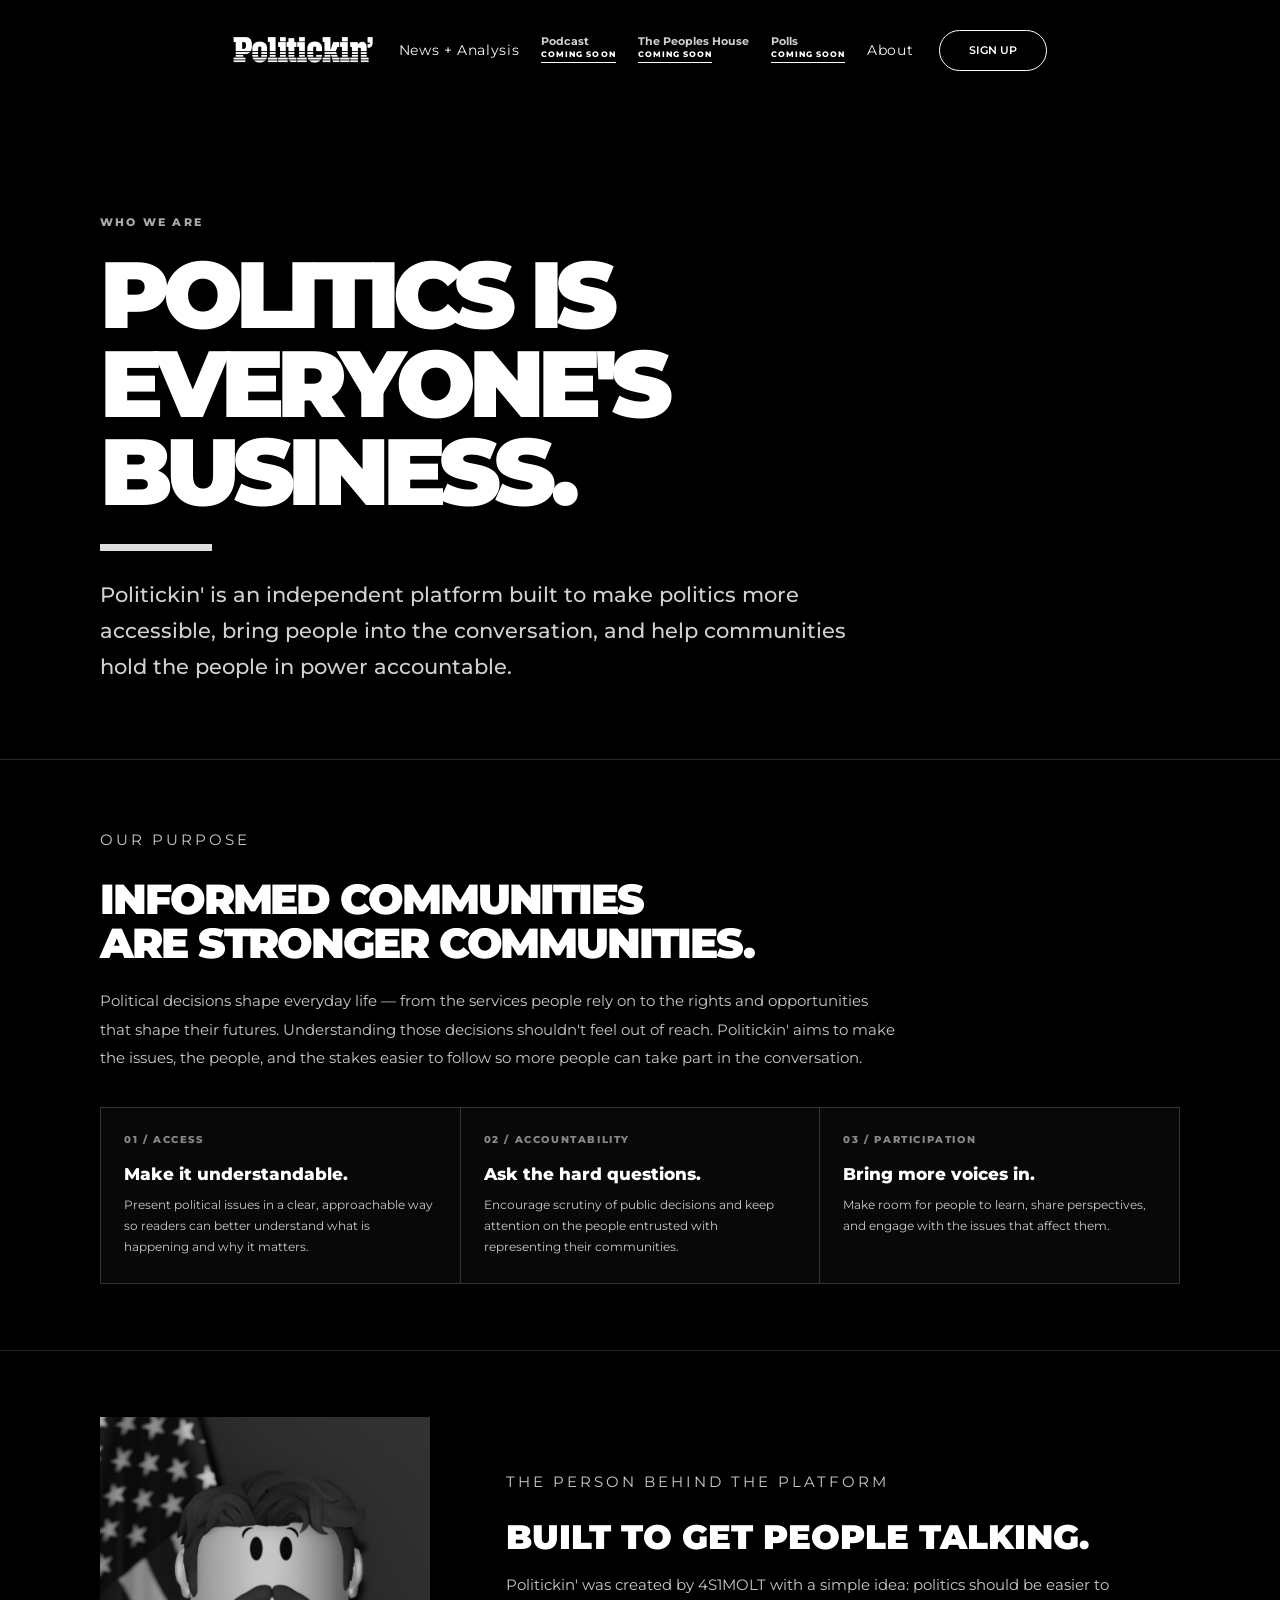
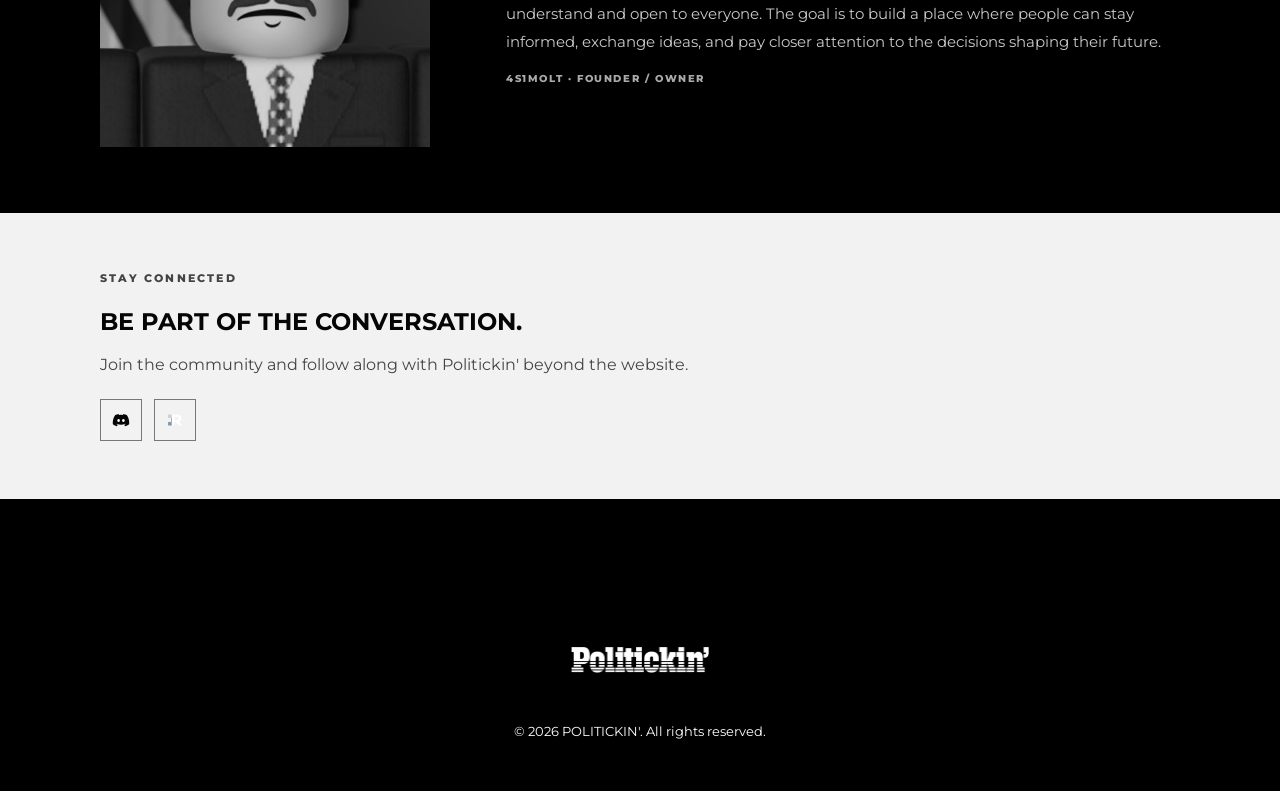
==== commit ca7663e0: "Remove Donate button from header" ====
--- a/about.html
+++ b/about.html
@@ -39,6 +39,17 @@
     .nav-social img{width:18px;height:18px;object-fit:contain;display:block}
     @media(max-width:700px){.about-values{grid-template-columns:1fr}.about-value{min-height:0}.about-founder{grid-template-columns:1fr}.about-founder img{max-width:330px;height:300px}.about-hero{padding-top:58px}}
   </style>
+  <link rel="icon" type="image/png" href="./image%20%2829%29.png" />
+  <link rel="apple-touch-icon" href="./image%20%2829%29.png" />
+  <meta property="og:type" content="website" />
+  <meta property="og:title" content="Politickin'" />
+  <meta property="og:description" content="Politickin’ covers politics without the spin: the news, the noise, and what it actually means." />
+  <meta property="og:image" content="https://carrington-rblx.github.io/politickin-/politickin-link-preview-black.png" />
+  <meta property="og:url" content="https://carrington-rblx.github.io/politickin-/about.html" />
+  <meta name="twitter:card" content="summary_large_image" />
+  <meta name="twitter:title" content="Politickin'" />
+  <meta name="twitter:description" content="Politickin’ covers politics without the spin: the news, the noise, and what it actually means." />
+  <meta name="twitter:image" content="https://carrington-rblx.github.io/politickin-/politickin-link-preview-black.png" />
 </head>
 <body class="about-page">
 <header class="site-header">
@@ -51,7 +62,7 @@
     <span class="nav-link nav-coming-soon"><span class="nav-coming-title">Polls</span><span class="nav-coming-label">COMING SOON</span></span>
     <a class="nav-link is-active" href="./about.html" aria-current="page">About</a>
   </nav>
-  <div class="header-actions"><a class="btn btn-light btn-small" href="./index.html#support">DONATE</a><a class="btn btn-outline btn-small" href="./writer-portal.html">SIGN UP</a></div>
+  <div class="header-actions"><a class="btn btn-outline btn-small" href="./writer-portal.html">SIGN UP</a></div>
 </header>
 <main>
   <section class="about-hero">
@@ -94,7 +105,7 @@
         <a href="https://discord.gg/9B9HCPXgNg" aria-label="Discord" target="_blank" rel="noopener noreferrer">
           <svg viewBox="0 0 24 24" width="18" height="18" fill="currentColor" aria-hidden="true"><path d="M19.7 5.3A18.5 18.5 0 0 0 15.2 4l-.6 1.2a17 17 0 0 0-5.2 0L8.8 4a18.5 18.5 0 0 0-4.5 1.3C1.5 9.5.7 13.6 1.1 17.6a18.2 18.2 0 0 0 5.5 2.8l1.2-2a11.8 11.8 0 0 1-1.9-.9l.5-.4a13.2 13.2 0 0 0 11.2 0l.5.4a11.8 11.8 0 0 1-1.9.9l1.2 2a18.2 18.2 0 0 0 5.5-2.8c.5-4.6-.8-8.7-3.2-12.3ZM8.8 14.8c-1 0-1.8-.9-1.8-2s.8-2 1.8-2 1.8.9 1.8 2-.8 2-1.8 2Zm6.4 0c-1 0-1.8-.9-1.8-2s.8-2 1.8-2 1.8.9 1.8 2-.8 2-1.8 2Z"/></svg>
         </a>
-        <a href="https://republicrx.app/@AmentAmour" aria-label="RepublicRx" target="_blank" rel="noopener noreferrer"><img src="./REPUBLIC%20LOGO.png" alt=""/></a>
+        <a href="https://republicrx.app/@PolitickinNetwork" aria-label="RepublicRx" target="_blank" rel="noopener noreferrer"><img src="./REPUBLIC%20LOGO.png" alt=""/></a>
       </div>
     </div>
   </section>
